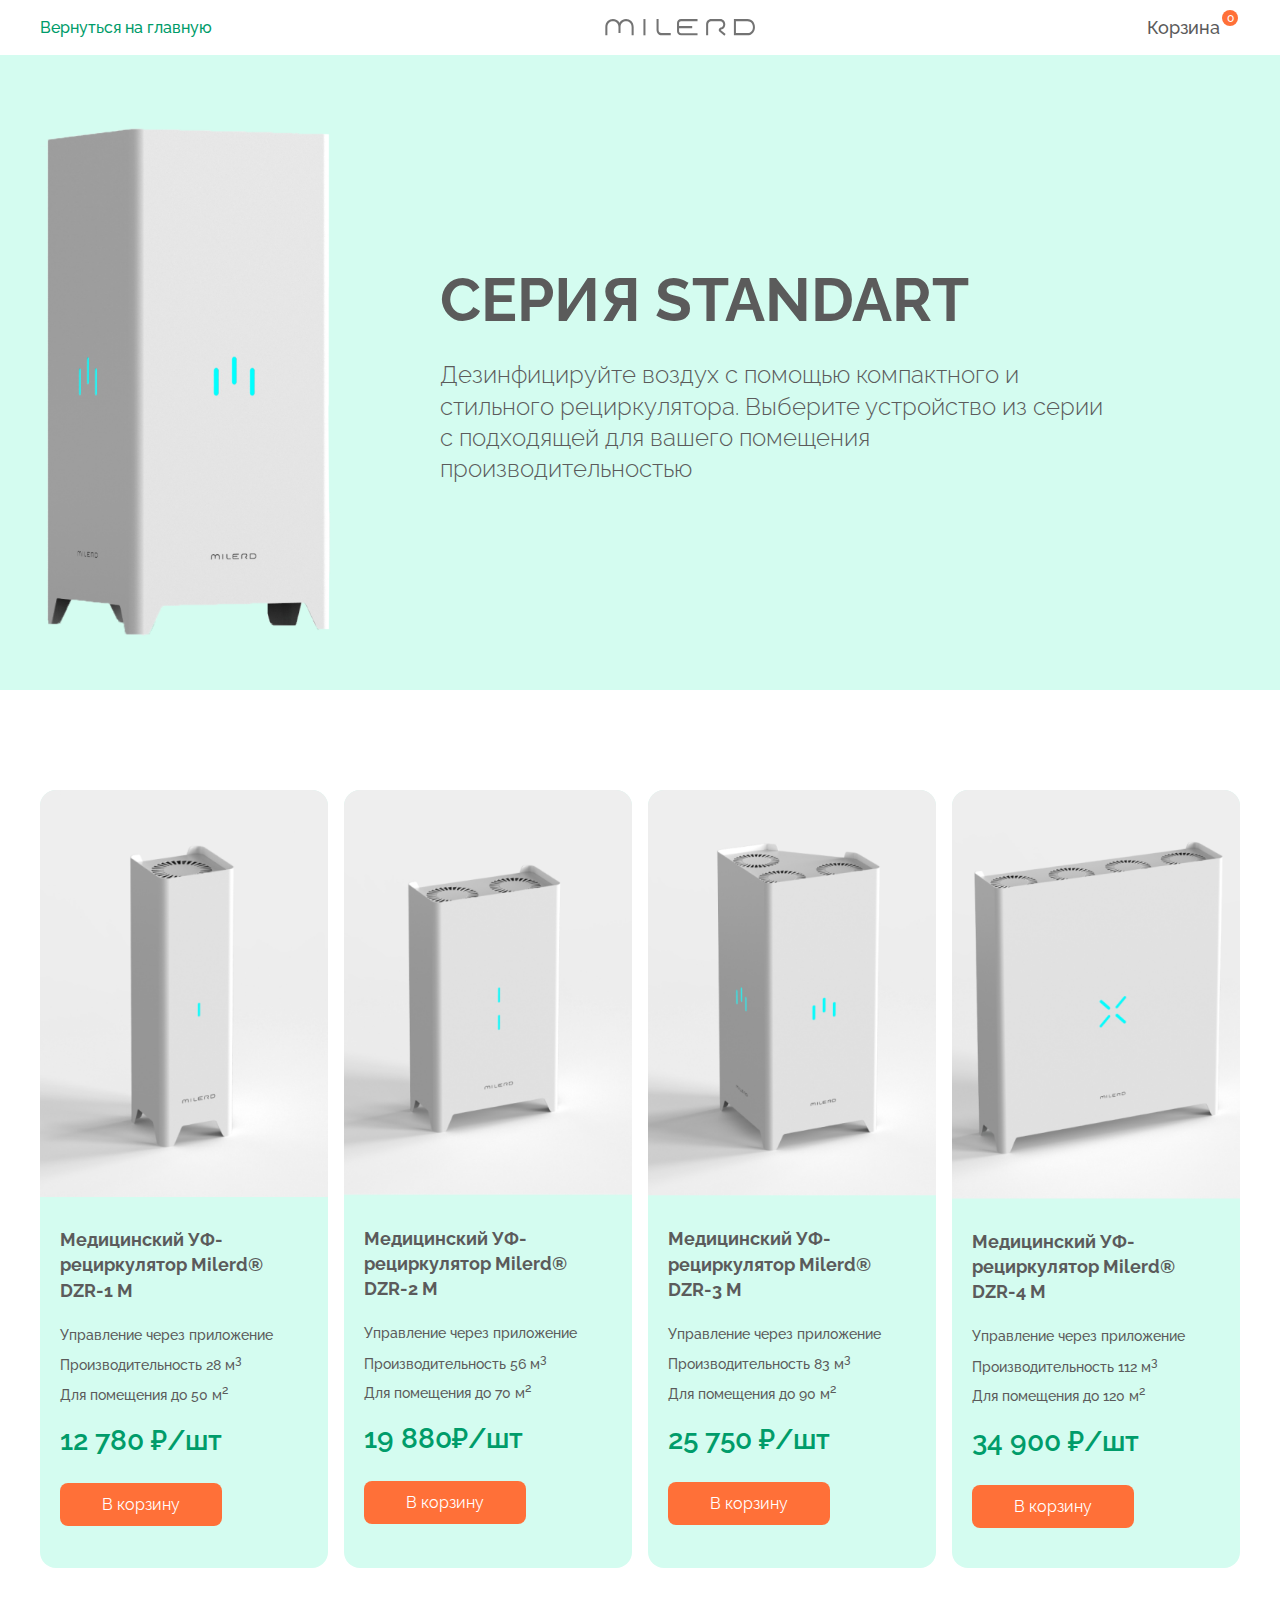
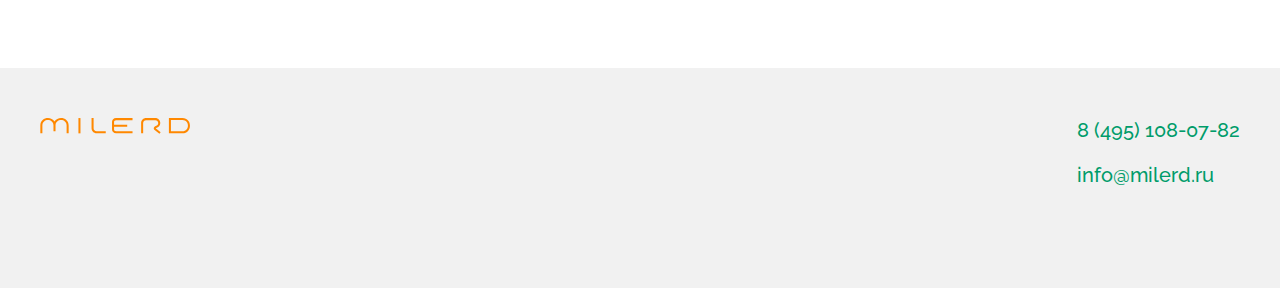
==== catalog.html @ d89720aa "Главная и каталог" ====
<!DOCTYPE html>
<html lang="en">
<head>
   <meta charset="UTF-8">
   <meta name="viewport" content="width=device-width, initial-scale=1.0">
   <title>MILERD</title>

   <link rel="stylesheet" href="./css/simplebar.css">
   <link rel="stylesheet" href="css/reset.css">
   <link rel="stylesheet" href="https://unpkg.com/swiper@8/swiper-bundle.min.css" />
   <link rel="stylesheet" href="css/style.css">
   <link href="https://fonts.googleapis.com/css2?family=Raleway:wght@300;400;500;600;700;800&display=swap"
      rel="stylesheet">
</head>
<body>

   <header class="header-catalog">
      <div class="container">
         <div class="header-catalog__inner">

            <a class="btn-back" href="./index.html">
               Вернуться на главную
            </a>

            <a class="catalog__logo" href="./index.html">
               <img class="logo__img" src="./images/logo.svg" alt="logo">
            </a>

            <div class="cart">
               <div class="cart__header">
                  <p class="cart__name">Корзина</p>
                  <div class="cart__quantity">0</div>
               </div>

               <div class="cart__inner">
                  <ul class="cart__content-list" data-simplebar>
                     <!-- <li class="cart__item">
                        <article class="cart__product">
                           <img class="cart__img" src="./images/DZR_M_46_2 1.png" alt="">
                           <div class="cart__text">
                              <div class="cart__title">Медицинский УФ-рециркулятор Milerd® DZR-1 М</div>
                              <div class="cart__price">12 780 ₽</div>
                           </div>
                        </article>
                        <button class="cart__delete" aria-label="Удалить товар"></button>
                     </li> -->
   
                  </ul>
                  <div class="cart__summary">
                     <div class="cart__fullprice">
                        <span>Итого:</span>
                        <div class="fullprice"></div>
                     </div>
                     <button class="btn__cart">Отправить заказ</button>
                  </div>
               </div>
            </div>

         </div>
      </div>
   </header>

   <main>
       <section class="catalog__hero">
         <div class="container">

            <div class="catalog__inner">
                     <img class="catalog__img" src="./images/standart_hero.png" alt="">
                     <div class="catalog__content">
                        <h2 class="catalog__title">СЕРИЯ STANDART</h2>
                        <p class="catalog__subtitle">Дезинфицируйте воздух с помощью компактного и стильного
                           рециркулятора.
                           Выберите устройство из серии с
                           подходящей для вашего помещения производительностью</p>
                     </div>
            </div>
         </div>
      </section>

      <section class="products">
         <div class="container">
            <ul class="products__list">
               <li class="product__item">
                  <article class="product">
                     <img class="product__img" src="./images/DZR_M_46_2 1.png" alt="">
                     <h3 class="product__title">Медицинский УФ-рециркулятор Milerd® DZR-1 М</h3>
                     <ul class="product__discription">
                        <li class="discription__text">Управление через приложение</li>
                        <li class="discription__text">Производительность 28 м<sup>3</sup></li>
                        <li class="discription__text">Для помещения до 50 м<sup>2</sup></li>
                     </ul>
                     <div class="product__price">12 780 ₽/шт</div>
                     <!-- <a class="product__details" href="#">Подробнее</a> -->
                     <button class="product__btn">В корзину</button>
                  </article>
               </li>
               <li class="product__item">
                  <article class="product">
                     <img class="product__img" src="./images/Mask_Group_2.png" alt="">
                     <h3 class="product__title">
                        Медицинский УФ-рециркулятор Milerd® DZR-2 М</h3>
                     <ul class="product__discription">
                        <li class="discription__text">Управление через приложение</li>
                        <li class="discription__text">Производительность 56 м<sup>3</sup></li>
                        <li class="discription__text">Для помещения до 70 м<sup>2</sup></li>
                     </ul>
                     <div class="product__price">19 880₽/шт</div>
                     <!-- <a class="product__details" href="#">Подробнее</a> -->
                     <button class="product__btn">В корзину</button>
                  </article>
               </li>
               <li class="product__item">
                  <article class="product">
                     <img class="product__img" src="./images/Mask_Group_7.png" alt="">
                     <h3 class="product__title">Медицинский УФ-рециркулятор Milerd® DZR-3 М</h3>
                     <ul class="product__discription">
                        <li class="discription__text">Управление через приложение</li>
                        <li class="discription__text">Производительность 83 м<sup>3</sup></li>
                        <li class="discription__text">Для помещения до 90 м<sup>2</sup></li>
                     </ul>
                     <div class="product__price">25 750 ₽/шт</div>
                     <!-- <a class="product__details" href="#">Подробнее</a> -->
                     <button class="product__btn">В корзину</button>
                  </article>
               </li>
               <li class="product__item">
                  <article class="product">
                     <img class="product__img" src="./images/Mask_Group_8.png" alt="">
                     <h3 class="product__title">Медицинский УФ-рециркулятор Milerd® DZR-4 М</h3>
                     <ul class="product__discription">
                        <li class="discription__text">Управление через приложение</li>
                        <li class="discription__text">Производительность 112 м<sup>3</sup></li>
                        <li class="discription__text">Для помещения до 120 м<sup>2</sup></li>
                     </ul>
                     <div class="product__price">34 900 ₽/шт</div>
                     <!-- <a class="product__details" href="#">Подробнее</a> -->
                     <button class="product__btn">В корзину</button>
                  </article>
               </li>
            </ul>
         </div>
      </section>

   </main>
   <footer class="footer">
      <div class="container">
         <div class="footer__inner">
            <a class="footer-logo" href="./index.html">
               <img class="logo__img" src="./images/logo-footer.svg" alt="logo">
            </a>

            <div class="footer__contacts">
               <p>8 (495) 108-07-82</p>
               <p>info@milerd.ru</p>
            </div>
         </div>
      </div>

   </footer>

   <script src="./js/simplebar.js"></script>
   <script src="./js/catalog.js"></script>
   
</body>
</html>
---- css/simplebar.css ----
[data-simplebar] {
  position: relative;
  flex-direction: column;
  flex-wrap: wrap;
  justify-content: flex-start;
  align-content: flex-start;
  align-items: flex-start;
}

.simplebar-wrapper {
  overflow: hidden;
  width: inherit;
  height: inherit;
  max-width: inherit;
  max-height: inherit;
}

.simplebar-mask {
  direction: inherit;
  position: absolute;
  overflow: hidden;
  padding: 0;
  margin: 0;
  left: 0;
  top: 0;
  bottom: 0;
  right: 0;
  width: auto !important;
  height: auto !important;
  z-index: 0;
}

.simplebar-offset {
  direction: inherit !important;
  box-sizing: inherit !important;
  resize: none !important;
  position: absolute;
  top: 0;
  left: 0;
  bottom: 0;
  right: 0;
  padding: 0;
  margin: 0;
  -webkit-overflow-scrolling: touch;
}

.simplebar-content-wrapper {
  direction: inherit;
  box-sizing: border-box !important;
  position: relative;
  display: block;
  height: 100%; /* Required for horizontal native scrollbar to not appear if parent is taller than natural height */
  width: auto;
  max-width: 100%; /* Not required for horizontal scroll to trigger */
  max-height: 100%; /* Needed for vertical scroll to trigger */
  scrollbar-width: none;
  -ms-overflow-style: none;
}

.simplebar-content-wrapper::-webkit-scrollbar,
.simplebar-hide-scrollbar::-webkit-scrollbar {
  width: 0;
  height: 0;
}

.simplebar-content:before,
.simplebar-content:after {
  content: ' ';
  display: table;
}

.simplebar-placeholder {
  max-height: 100%;
  max-width: 100%;
  width: 100%;
  pointer-events: none;
}

.simplebar-height-auto-observer-wrapper {
  box-sizing: inherit !important;
  height: 100%;
  width: 100%;
  max-width: 1px;
  position: relative;
  float: left;
  max-height: 1px;
  overflow: hidden;
  z-index: -1;
  padding: 0;
  margin: 0;
  pointer-events: none;
  flex-grow: inherit;
  flex-shrink: 0;
  flex-basis: 0;
}

.simplebar-height-auto-observer {
  box-sizing: inherit;
  display: block;
  opacity: 0;
  position: absolute;
  top: 0;
  left: 0;
  height: 1000%;
  width: 1000%;
  min-height: 1px;
  min-width: 1px;
  overflow: hidden;
  pointer-events: none;
  z-index: -1;
}

.simplebar-track {
  z-index: 1;
  position: absolute;
  right: 0;
  bottom: 0;
  pointer-events: none;
  overflow: hidden;
}

[data-simplebar].simplebar-dragging .simplebar-content {
  pointer-events: none;
  user-select: none;
  -webkit-user-select: none;
}

[data-simplebar].simplebar-dragging .simplebar-track {
  pointer-events: all;
}

.simplebar-scrollbar {
  position: absolute;
  left: 0;
  right: 0;
  min-height: 10px;
}

.simplebar-scrollbar:before {
  position: absolute;
  content: '';
  background: black;
  border-radius: 7px;
  left: 2px;
  right: 2px;
  opacity: 0;
  transition: opacity 0.2s linear;
}

.simplebar-scrollbar.simplebar-visible:before {
  /* When hovered, remove all transitions from drag handle */
  opacity: 0.5;
  transition: opacity 0s linear;
}

.simplebar-track.simplebar-vertical {
  top: 0;
  width: 11px;
}

.simplebar-track.simplebar-vertical .simplebar-scrollbar:before {
  top: 2px;
  bottom: 2px;
}

.simplebar-track.simplebar-horizontal {
  left: 0;
  height: 11px;
}

.simplebar-track.simplebar-horizontal .simplebar-scrollbar:before {
  height: 100%;
  left: 2px;
  right: 2px;
}

.simplebar-track.simplebar-horizontal .simplebar-scrollbar {
  right: auto;
  left: 0;
  top: 2px;
  height: 7px;
  min-height: 0;
  min-width: 10px;
  width: auto;
}

/* Rtl support */
[data-simplebar-direction='rtl'] .simplebar-track.simplebar-vertical {
  right: auto;
  left: 0;
}

.hs-dummy-scrollbar-size {
  direction: rtl;
  position: fixed;
  opacity: 0;
  visibility: hidden;
  height: 500px;
  width: 500px;
  overflow-y: hidden;
  overflow-x: scroll;
}

.simplebar-hide-scrollbar {
  position: fixed;
  left: 0;
  visibility: hidden;
  overflow-y: scroll;
  scrollbar-width: none;
  -ms-overflow-style: none;
}
---- css/style.css ----
*,
*::after,
*::before {
  margin: 0;
  padding: 0;
  -webkit-box-sizing: border-box;
          box-sizing: border-box;
}

body {
  font-family: "Raleway", sans-serif;
  color: rgb(91, 91, 91);
  font-size: 18px;
  font-weight: 300;
  line-height: 1.4em;
}
body.locked {
  overflow: hidden;
}

.container {
  max-width: 1220px;
  margin: 0 auto;
  padding: 0 10px;
}

.header {
  position: relative;
  width: 100%;
  left: 0;
  top: 0;
  z-index: 1000;
  max-height: 70px;
}
.header::before {
  content: "";
  position: absolute;
  top: 0;
  left: 0;
  width: 100%;
  height: 100%;
  background-color: rgb(241, 241, 241);
  z-index: 2;
}
.header.scrolled {
  position: fixed;
  -webkit-animation-name: fadeInUp;
          animation-name: fadeInUp;
  -webkit-animation-duration: 2s;
          animation-duration: 2s;
}

.header__inner {
  display: -webkit-box;
  display: -ms-flexbox;
  display: flex;
  -webkit-box-pack: justify;
      -ms-flex-pack: justify;
          justify-content: space-between;
  -webkit-box-align: center;
      -ms-flex-align: center;
          align-items: center;
  padding: 20px 0;
}
@media (max-width: 992px) {
  .header__inner {
    padding: 15px 0;
  }
}

.logo {
  display: -webkit-box;
  display: -ms-flexbox;
  display: flex;
  -webkit-box-align: center;
      -ms-flex-align: center;
          align-items: center;
  z-index: 3;
}
@media (max-width: 768px) {
  .logo {
    -webkit-box-flex: 1;
        -ms-flex: 1;
            flex: 1;
  }
}

.logo__img {
  width: 150px;
}
@media (max-width: 992px) {
  .logo__img {
    width: 120px;
  }
}

@media (max-width: 768px) {
  .menu {
    position: fixed;
    top: -100%;
    -webkit-transition: all 0.3s ease 0s;
    -o-transition: all 0.3s ease 0s;
    transition: all 0.3s ease 0s;
    left: 0;
    width: 100%;
    height: 100%;
    overflow: auto;
    background-color: rgb(241, 241, 241);
    color: #fff;
    text-align: right;
    padding: 90px 20px;
  }
  .menu--active {
    top: 0;
  }
}

.menu__list {
  display: -webkit-box;
  display: -ms-flexbox;
  display: flex;
  gap: 25px;
  position: relative;
  z-index: 2;
}
@media (max-width: 992px) {
  .menu__list {
    gap: 20px;
  }
}
@media (max-width: 768px) {
  .menu__list {
    display: block;
    text-align: center;
  }
}

.menu__item {
  color: rgb(91, 91, 91);
  font-weight: 400;
}
@media (max-width: 767px) {
  .menu__item {
    margin-top: 30px;
  }
}

.menu__link:hover {
  color: #009c6a;
}
@media (max-width: 992px) {
  .menu__link {
    font-size: 16px;
  }
}
@media (max-width: 768px) {
  .menu__link {
    font-size: 28px;
  }
}

.burger {
  display: none;
}
.burger::before, .burger::after {
  content: "";
  background-color: #009c6a;
  position: absolute;
  width: 100%;
  height: 2px;
  left: 0;
  -webkit-transition: all 0.3s ease 0s;
  -o-transition: all 0.3s ease 0s;
  transition: all 0.3s ease 0s;
}
.burger::before {
  top: 0;
}
.burger::after {
  bottom: 0;
}
@media (max-width: 768px) {
  .burger {
    display: block;
    position: relative;
    width: 30px;
    height: 20px;
    position: relative;
    z-index: 3;
    margin-left: 20px;
  }
}

.burger__line {
  position: absolute;
  background-color: #009c6a;
  width: 100%;
  height: 2px;
  left: 0;
  top: 7px;
  -webkit-transition: all 0.3s ease 0s;
  -o-transition: all 0.3s ease 0s;
  transition: all 0.3s ease 0s;
}

.burger--active .burger__line {
  -webkit-transform: scale(0);
      -ms-transform: scale(0);
          transform: scale(0);
}
.burger--active::before {
  -webkit-transform: rotate(45deg);
      -ms-transform: rotate(45deg);
          transform: rotate(45deg);
  top: 7px;
}
.burger--active::after {
  -webkit-transform: rotate(-45deg);
      -ms-transform: rotate(-45deg);
          transform: rotate(-45deg);
  bottom: 7px;
}

.select__title {
  padding-right: 10px;
  font-size: 16px;
}
.select__title::after {
  content: "";
  position: absolute;
  top: 4px;
  left: 80px;
  background-color: rgb(91, 91, 91);
  height: 20px;
  width: 0.5px;
}
@media (max-width: 576px) {
  .select__title {
    display: none;
  }
}

.select {
  position: relative;
  z-index: 3;
  -webkit-appearance: none;
     -moz-appearance: none;
          appearance: none;
  border: none;
  background-color: transparent;
  outline: none;
  font-family: "Raleway", sans-serif;
  color: rgb(91, 91, 91);
  font-size: 16px;
  font-weight: 300;
  cursor: pointer;
}
.select:focus {
  outline: none;
}

.select__btn {
  font-weight: 300;
}
.select__btn-quiz {
  border: 1px solid #009c6a;
  border-radius: 4px;
  width: 100%;
  text-align: left;
  padding: 5px 10px;
  font-size: 16px;
  position: relative;
}
.select__btn-quiz::after {
  content: "";
  position: absolute;
  top: 50%;
  right: 15px;
  -webkit-transform: translateY(-50%);
      -ms-transform: translateY(-50%);
          transform: translateY(-50%);
  width: 0;
  height: 0;
  border-width: 7px 4px 0 4px;
  border-color: #009c6a transparent transparent transparent;
  border-style: solid;
  pointer-events: none;
}

.select__list {
  display: none;
  list-style: none;
  position: absolute;
  right: 0;
  top: 25px;
}
.select__list.visible {
  display: block;
}
.select__list-quiz {
  top: 35px;
  left: 0;
}

.select__item {
  padding-right: 2px;
  cursor: pointer;
  font-size: 16px;
}
.select__item-quiz {
  padding-left: 10px;
  margin-bottom: 1px;
  background-color: #fff;
  border: 1px solid #969696;
  border-radius: 4px;
}
.select__item-quiz:hover {
  background-color: rgb(241, 241, 241);
}

.select__input-hidden {
  display: none;
}

.hero {
  background-color: rgb(241, 241, 241);
}

.hero__inner {
  position: relative;
  padding-top: 100px;
}

.hero__img {
  max-width: 1200px;
}
@media (max-width: 576px) {
  .hero__img {
    padding-top: 230px;
  }
}

.hero__content {
  position: absolute;
  max-width: 600px;
  top: 200px;
  left: 400px;
}
@media (max-width: 992px) {
  .hero__content {
    left: 290px;
  }
}
@media (max-width: 768px) {
  .hero__content {
    left: 250px;
  }
}
@media (max-width: 576px) {
  .hero__content {
    top: 100px;
    left: 0;
  }
}

.hero__title {
  color: #343434;
  text-transform: uppercase;
  font-size: 60px;
  line-height: 1.3em;
  margin-bottom: 20px;
}
.hero__title span {
  color: #009c6a;
}
@media (max-width: 992px) {
  .hero__title {
    font-size: 48px;
  }
}
@media (max-width: 768px) {
  .hero__title {
    font-size: 42px;
  }
}
@media (max-width: 576px) {
  .hero__title {
    font-size: 36px;
  }
}

.hero__text {
  font-weight: 300;
  margin-bottom: 30px;
}

a.btn__catalog {
  background-color: #ff7038;
  color: #fff;
  padding: 15px 60px;
  border-radius: 8px;
  -webkit-transition: all 0.3s ease 0s;
  -o-transition: all 0.3s ease 0s;
  transition: all 0.3s ease 0s;
}
a.btn__catalog:hover {
  background-color: rgb(254, 90, 25);
}

.tabs {
  padding-top: 80px;
  margin: 0 auto;
}
@media (max-width: 768px) {
  .tabs {
    padding-top: 50px;
  }
}

.tabs__nav {
  display: -webkit-box;
  display: -ms-flexbox;
  display: flex;
  margin: 0 auto;
}
@media (max-width: 768px) {
  .tabs__nav {
    display: -webkit-box;
    display: -ms-flexbox;
    display: flex;
    -webkit-box-orient: vertical;
    -webkit-box-direction: normal;
        -ms-flex-direction: column;
            flex-direction: column;
  }
}

.tabs__btn {
  padding: 10px 150px;
  background-color: rgb(241, 241, 241);
  border: 0;
  border-right: 1px solid #fff;
  cursor: pointer;
  -webkit-transition: all 0.3s ease 0s;
  -o-transition: all 0.3s ease 0s;
  transition: all 0.3s ease 0s;
  overflow-wrap: normal;
  text-align: center;
}
.tabs__btn:last-child {
  border-right: none;
}
.tabs__btn:hover {
  background-color: #ff7038;
  color: #fff;
}
.tabs__btn.active {
  background-color: #ff7038;
  color: #fff;
}
@media (max-width: 1200px) {
  .tabs__btn {
    padding: 10px 110px;
  }
}
@media (max-width: 992px) {
  .tabs__btn {
    padding: 10px 90px;
  }
}
@media (max-width: 860px) {
  .tabs__btn {
    padding: 10px 70px;
  }
}
@media (max-width: 768px) {
  .tabs__btn {
    border-right: none;
    border-bottom: 1px solid #fff;
  }
}

.tabs__inner {
  padding: 40px 20px;
}
@media (max-width: 768px) {
  .tabs__inner {
    padding: 40px 0;
  }
}

.tabs__item {
  display: none;
}
.tabs__item.active {
  display: -webkit-box;
  display: -ms-flexbox;
  display: flex;
  margin: 0 auto;
}
@media (max-width: 768px) {
  .tabs__item.active {
    -webkit-box-orient: vertical;
    -webkit-box-direction: normal;
        -ms-flex-direction: column;
            flex-direction: column;
  }
}

.tabs__content {
  max-width: 580px;
  margin-right: 80px;
}
@media (max-width: 992px) {
  .tabs__content {
    max-width: 400px;
    margin-right: 30px;
  }
}

.tab__title {
  padding-bottom: 20px;
  font-weight: 400;
  font-size: 18px;
}
@media (max-width: 768px) {
  .tab__title {
    padding-bottom: 10px;
    font-size: 16px;
  }
}

.tab__text ol {
  padding-left: 15px;
  padding-bottom: 20px;
  font-size: 16px;
}
@media (max-width: 768px) {
  .tab__text ol {
    margin-bottom: 10px;
    font-size: 14px;
  }
}
.tab__text ol li {
  margin-top: 10px;
}
@media (max-width: 768px) {
  .tab__text ol li {
    margin-bottom: 5px;
  }
}

.tab__img {
  max-width: 500px;
  height: auto;
}
.tab__img img {
  width: 100%;
  -o-object-fit: cover;
     object-fit: cover;
}
.sertificate__title {
  padding-bottom: 60px;
  padding-top: 80px;
  text-align: center;
  max-width: 700px;
  margin: 0 auto;
  font-size: 32px;
  font-weight: 400;
  text-transform: uppercase;
  line-height: 1.2em;
}
@media (max-width: 992px) {
  .sertificate__title {
    padding-bottom: 50px;
    padding-top: 20px;
  }
}
@media (max-width: 768px) {
  .sertificate__title {
    padding-bottom: 20px;
    padding-top: 0px;
    width: 100%;
    font-size: 24px;
  }
}

.slider-wrapper {
  max-width: 750px;
  margin: 0 auto;
}

.slider-container {
  overflow: hidden;
}

.slider-track {
  display: -webkit-box;
  display: -ms-flexbox;
  display: flex;
  -webkit-transition: 0.2s;
  -o-transition: 0.2s;
  transition: 0.2s;
  margin: 0 auto;
}

.slider-item {
  text-align: center;
  min-width: 33.33%;
  position: relative;
  left: 0;
  -webkit-transition: 0.5s;
  -o-transition: 0.5s;
  transition: 0.5s;
}
.slider-item img {
  width: 100%;
  display: -webkit-box;
  display: -ms-flexbox;
  display: flex;
  overflow: hidden;
}
@media (max-width: 992px) {
  .slider-item {
    min-width: 48%;
    margin: 0 10px 0 0;
  }
}
@media (max-width: 576px) {
  .slider-item {
    min-width: 98%;
  }
}

.slider-btns {
  padding-top: 20px;
  text-align: center;
}

.button-prev svg,
.button-next svg {
  width: 50px;
  padding: 10px;
}
.button-prev svg path,
.button-next svg path {
  fill: rgb(91, 91, 91);
}
.button-prev svg path:hover,
.button-next svg path:hover {
  fill: #009c6a;
}
.button-prev:hover path,
.button-next:hover path {
  fill: #009c6a;
}
.button-prev:disabled path,
.button-next:disabled path {
  fill: rgb(169, 169, 169);
}

.contacts__inner {
  display: -webkit-box;
  display: -ms-flexbox;
  display: flex;
  -webkit-box-pack: justify;
      -ms-flex-pack: justify;
          justify-content: space-between;
  padding-bottom: 60px;
}
@media (max-width: 768px) {
  .contacts__inner {
    -webkit-box-orient: vertical;
    -webkit-box-direction: normal;
        -ms-flex-direction: column;
            flex-direction: column;
    text-align: center;
  }
}

.contacts__title {
  padding-bottom: 60px;
  padding-top: 80px;
  text-align: center;
  max-width: 700px;
  margin: 0 auto;
  font-size: 32px;
  font-weight: 400;
  text-transform: uppercase;
  line-height: 1.2em;
}
@media (max-width: 992px) {
  .contacts__title {
    font-size: 28px;
  }
}
@media (max-width: 768px) {
  .contacts__title {
    padding-bottom: 20px;
    padding-top: 60px;
    width: 100%;
    font-size: 24px;
  }
}

.contacts__text {
  max-width: 390px;
  font-weight: 400;
  font-size: 24px;
  line-height: 1.4em;
}
@media (max-width: 992px) {
  .contacts__text {
    font-size: 20px;
  }
}
@media (max-width: 768px) {
  .contacts__text {
    margin: 0 auto;
  }
}

.contacts__bold {
  font-weight: 500;
  font-size: 32px;
  color: #009c6a;
}
@media (max-width: 992px) {
  .contacts__bold {
    font-size: 28px;
  }
}

.contacts__name {
  font-weight: 500;
  font-size: 20px;
  margin-top: 60px;
}
@media (max-width: 992px) {
  .contacts__name {
    font-size: 18px;
  }
}

.contacts__form {
  max-width: 600px;
  background-color: #fff;
  padding: 50px;
  -webkit-box-shadow: 0 15px 25px rgba(0, 0, 0, 0.1);
          box-shadow: 0 15px 25px rgba(0, 0, 0, 0.1);
}
@media (max-width: 768px) {
  .contacts__form {
    margin: 0 auto;
    text-align: left;
  }
}

.form__group {
  padding-bottom: 40px;
}
.error-message {
  color: #e74c3c;
}

.success-message {
  color: #009c6a;
  font-weight: 500;
}

.form__label {
  display: block;
  padding-bottom: 10px;
  font-weight: 500;
  font-size: 20px;
}
@media (max-width: 768px) {
  .form__label {
    text-align: left;
  }
}

.form__input {
  padding: 5px 5px;
  width: 100%;
  border: none;
  border-bottom: 1px solid #969696;
}
.form__input::-webkit-input-placeholder {
  font-size: 14px;
  color: #969696;
}
.form__input::-moz-placeholder {
  font-size: 14px;
  color: #969696;
}
.form__input:-ms-input-placeholder {
  font-size: 14px;
  color: #969696;
}
.form__input::-ms-input-placeholder {
  font-size: 14px;
  color: #969696;
}
.form__input::placeholder {
  font-size: 14px;
  color: #969696;
}

.range {
  margin-bottom: 30px;
  margin-top: 40px;
}

.slider-value {
  position: relative;
  width: 100%;
}

.value-number {
  position: absolute;
  height: 45px;
  width: 45px;
  color: #fff;
  font-size: 16px;
  font-weight: 500;
  bottom: 25px;
  -webkit-transform: translateX(-50%) scale(0);
      -ms-transform: translateX(-50%) scale(0);
          transform: translateX(-50%) scale(0);
  line-height: 55px;
  z-index: 2;
}
.value-number::after {
  content: "";
  position: absolute;
  height: 45px;
  width: 45px;
  background: #009c6a;
  left: -13%;
  -webkit-transform: translateX(-50%) rotate(45deg);
      -ms-transform: translateX(-50%) rotate(45deg);
          transform: translateX(-50%) rotate(45deg);
  -webkit-transition: -webkit-transform 0.3s ease-in-out;
  transition: -webkit-transform 0.3s ease-in-out;
  -o-transition: transform 0.3s ease-in-out;
  transition: transform 0.3s ease-in-out;
  transition: transform 0.3s ease-in-out, -webkit-transform 0.3s ease-in-out;
  -webkit-transform-origin: bottom;
      -ms-transform-origin: bottom;
          transform-origin: bottom;
  z-index: -1;
  border-top-left-radius: 50%;
  border-top-right-radius: 50%;
  border-bottom-left-radius: 50%;
}
.value-number.show {
  -webkit-transform: translateX(-50%) scale(1);
      -ms-transform: translateX(-50%) scale(1);
          transform: translateX(-50%) scale(1);
}

.field {
  position: relative;
  display: -webkit-box;
  display: -ms-flexbox;
  display: flex;
  -webkit-box-align: center;
      -ms-flex-align: center;
          align-items: center;
  -webkit-box-pack: center;
      -ms-flex-pack: center;
          justify-content: center;
  height: 100%;
}

.field-input {
  -webkit-appearance: none;
  height: 5px;
  width: 100%;
  background-color: #009c6a;
  border-radius: 16px;
  border: none;
  outline: none;
}

.field-input::-webkit-slider-thumb {
  -webkit-appearance: none;
  width: 20px;
  height: 20px;
  border-radius: 50%;
  border: 5px solid #009c6a;
  background: #fff;
  cursor: pointer;
}

.field-input::-moz-range-progress {
  background: #009c6a;
}

.value {
  position: absolute;
  font-weight: 500;
  top: 5px;
}
.value.left {
  left: 0;
}
.value.right {
  right: 0;
}

.radios {
  display: -webkit-box;
  display: -ms-flexbox;
  display: flex;
  -webkit-box-pack: justify;
      -ms-flex-pack: justify;
          justify-content: space-between;
}
@media (max-width: 576px) {
  .radios {
    -webkit-box-orient: vertical;
    -webkit-box-direction: normal;
        -ms-flex-direction: column;
            flex-direction: column;
    -webkit-box-align: start;
        -ms-flex-align: start;
            align-items: start;
  }
}

.radio__label {
  display: -webkit-box;
  display: -ms-flexbox;
  display: flex;
  -webkit-box-pack: justify;
      -ms-flex-pack: justify;
          justify-content: space-between;
  -webkit-box-align: center;
      -ms-flex-align: center;
          align-items: center;
}

.radio__input {
  display: none;
}

.radio-fake {
  width: 20px;
  height: 20px;
  border: 2px solid #009c6a;
  border-radius: 50%;
  margin-right: 10px;
  position: relative;
}
.radio-fake::before {
  content: "";
  width: 10px;
  height: 10px;
  border-radius: 50%;
  background-color: #009c6a;
  position: absolute;
  top: 50%;
  left: 50%;
  -webkit-transform: translate(-50%, -50%);
      -ms-transform: translate(-50%, -50%);
          transform: translate(-50%, -50%);
  opacity: 0;
  -webkit-transition: 0.1s;
  -o-transition: 0.1s;
  transition: 0.1s;
}

.radio__input:checked + .radio-fake::before {
  opacity: 1;
}

.btn-quiz {
  background-color: #ff7038;
  color: #fff;
  padding: 15px 60px;
  border-radius: 8px;
  -webkit-transition: all 0.3s ease 0s;
  -o-transition: all 0.3s ease 0s;
  transition: all 0.3s ease 0s;
  margin-top: 20px;
}
.btn-quiz:hover {
  background-color: rgb(254, 90, 25);
}

.politic {
  padding-top: 15px;
  font-size: 14px;
  color: #656363;
}
.politic a {
  text-decoration: underline;
}
.politic a:hover {
  color: #009c6a;
}

.footer {
  background-color: rgb(241, 241, 241);
}

.footer__inner {
  display: -webkit-box;
  display: -ms-flexbox;
  display: flex;
  -webkit-box-pack: justify;
      -ms-flex-pack: justify;
          justify-content: space-between;
  padding: 50px 0 100px 0;
  -webkit-box-align: start;
      -ms-flex-align: start;
          align-items: start;
}
@media (max-width: 768px) {
  .footer__inner {
    -webkit-box-orient: vertical;
    -webkit-box-direction: normal;
        -ms-flex-direction: column;
            flex-direction: column;
    text-align: center;
  }
}

.footer-logo {
  margin-bottom: 40px;
}
@media (max-width: 768px) {
  .footer-logo {
    margin-bottom: 40px;
    margin: 0 auto;
  }
}

.footer__contacts {
  font-weight: 500;
  font-size: 20px;
  color: #009c6a;
}
@media (max-width: 768px) {
  .footer__contacts {
    margin: 0 auto;
  }
}

.header-catalog {
  background-color: #fff;
  z-index: 100;
  position: relative;
}

.header-catalog__inner {
  display: -webkit-box;
  display: -ms-flexbox;
  display: flex;
  -webkit-box-pack: justify;
      -ms-flex-pack: justify;
          justify-content: space-between;
  -webkit-box-align: center;
      -ms-flex-align: center;
          align-items: center;
  padding: 15px 0;
}

.catalog__logo {
  display: -webkit-box;
  display: -ms-flexbox;
  display: flex;
  -webkit-box-align: center;
      -ms-flex-align: center;
          align-items: center;
  z-index: 4;
}
.catalog__logo .logo__img {
  width: 150px;
}
@media (max-width: 576px) {
  .catalog__logo .logo__img {
    display: none;
  }
}

a.btn-back {
  z-index: 4;
  font-size: 16px;
  color: #009c6a;
  font-weight: 500;
  -webkit-transition: 0.2s;
  -o-transition: 0.2s;
  transition: 0.2s;
}
a.btn-back:hover {
  color: #04d895;
}
@media (max-width: 576px) {
  a.btn-back {
    font-size: 14px;
  }
}

.cart {
  position: relative;
  padding-right: 20px;
  font-weight: 500;
}
.cart.active:hover {
  color: #009c6a;
  cursor: pointer;
}
.cart.active:hover .cart__inner {
  opacity: 1;
  visibility: visible;
  -webkit-transition: 0.3s;
  -o-transition: 0.3s;
  transition: 0.3s;
  color: #656363;
}

.cart__quantity {
  display: -webkit-inline-box;
  display: -ms-inline-flexbox;
  display: inline-flex;
  -webkit-box-align: center;
      -ms-flex-align: center;
          align-items: center;
  -webkit-box-pack: center;
      -ms-flex-pack: center;
          justify-content: center;
  position: absolute;
  right: 2px;
  top: 50%;
  -webkit-transform: translateY(-50%);
      -ms-transform: translateY(-50%);
          transform: translateY(-50%);
  background-color: #ff7038;
  color: #fff;
  font-weight: 500;
  font-size: 12px;
  line-height: 1;
  border-radius: 50%;
  padding: 2px;
  width: 16px;
  height: 16px;
  margin-top: -10px;
}

.cart__inner {
  cursor: default;
  position: absolute;
  right: 0;
  top: 100%;
  margin-top: 10px;
  background-color: #fff;
  border-radius: 8px;
  -webkit-box-shadow: 0 0 20px rgba(122, 122, 122, 0.2);
          box-shadow: 0 0 20px rgba(122, 122, 122, 0.2);
  width: 450px;
  height: 430px;
  opacity: 0;
  visibility: hidden;
  -webkit-transition: 0.3s;
  -o-transition: 0.3s;
  transition: 0.3s;
}

.cart__item {
  display: -webkit-box;
  display: -ms-flexbox;
  display: flex;
  -webkit-box-pack: start;
      -ms-flex-pack: start;
          justify-content: start;
  -webkit-box-align: center;
      -ms-flex-align: center;
          align-items: center;
}

.cart__content-list {
  max-height: 330px;
}

.cart__product {
  display: -webkit-box;
  display: -ms-flexbox;
  display: flex;
  -webkit-box-align: center;
      -ms-flex-align: center;
          align-items: center;
  padding: 20px;
}

.cart__img {
  max-width: 60px;
  margin-right: 20px;
  border-radius: 8px;
}

.cart__title {
  font-size: 16px;
  font-weight: 400;
  max-width: 280px;
  line-height: 1.1em;
}

.cart__price {
  font-size: 18px;
  font-weight: 600;
}

.cart__delete {
  width: 30px;
  height: 30px;
  border: none;
  background-color: transparent;
  margin-right: 20px;
  background: url(../images/carbon_trash-can.svg) center no-repeat;
  background-size: cover;
}

.cart__summary {
  display: -webkit-box;
  display: -ms-flexbox;
  display: flex;
  -webkit-box-pack: justify;
      -ms-flex-pack: justify;
          justify-content: space-between;
  -webkit-box-align: center;
      -ms-flex-align: center;
          align-items: center;
  padding: 20px;
  border-top: 1px solid rgba(77, 77, 77, 0.2);
}

.cart__fullprice span {
  font-size: 16px;
  font-weight: 400;
}

.fullprice {
  font-size: 18px;
  font-weight: 600;
}

.btn__cart {
  background-color: #ff7038;
  color: #fff;
  padding: 10px 30px;
  border-radius: 8px;
  -webkit-transition: all 0.3s ease 0s;
  -o-transition: all 0.3s ease 0s;
  transition: all 0.3s ease 0s;
  font-size: 14px;
  font-weight: 400;
}
.btn__cart:hover {
  background-color: rgb(254, 90, 25);
}

.simplebar-track.simplebar-vertical {
  width: 4px;
  background: rgba(77, 77, 77, 0.1);
  border-radius: 5px;
  right: 5px;
  margin-top: 20px;
  height: calc(100% - 40px);
}

.simplebar-track.simplebar-vertical .simplebar-scrollbar::before {
  background: rgba(77, 77, 77, 0.2);
  border-radius: 5px;
  width: 100%;
  top: 0;
  bottom: 0;
  left: 0;
  right: 0;
  opacity: 1;
}

.catalog__hero {
  background-color: #d4fcf0;
}

.catalog__inner {
  display: -webkit-box;
  display: -ms-flexbox;
  display: flex;
  -webkit-box-align: center;
      -ms-flex-align: center;
          align-items: center;
  -ms-flex-wrap: wrap;
      flex-wrap: wrap;
}

.catalog__img {
  width: 25%;
  padding-top: 60px;
  padding-bottom: 50px;
}
@media (max-width: 768px) {
  .catalog__img {
    padding: 40px 10px 40px 20px;
  }
}

.catalog__content {
  width: 65%;
  padding-left: 100px;
}
@media (max-width: 992px) {
  .catalog__content {
    padding-left: 60px;
  }
}
@media (max-width: 768px) {
  .catalog__content {
    padding-left: 20px;
  }
}

.catalog__title {
  text-transform: uppercase;
  font-size: 60px;
  line-height: 1.3em;
  margin-bottom: 20px;
}
@media (max-width: 992px) {
  .catalog__title {
    font-size: 48px;
  }
}
@media (max-width: 768px) {
  .catalog__title {
    font-size: 42px;
    margin-bottom: 10px;
    margin-top: 30px;
  }
}
@media (max-width: 576px) {
  .catalog__title {
    font-size: 36px;
  }
}

.catalog__subtitle {
  font-size: 24px;
  line-height: 1.3em;
}
@media (max-width: 992px) {
  .catalog__subtitle {
    font-size: 20px;
  }
}
@media (max-width: 768px) {
  .catalog__subtitle {
    font-size: 18px;
    margin-bottom: 50px;
  }
}

.products__list {
  padding: 100px 0;
  display: -webkit-box;
  display: -ms-flexbox;
  display: flex;
  -webkit-box-pack: justify;
      -ms-flex-pack: justify;
          justify-content: space-between;
  -ms-flex-wrap: wrap;
      flex-wrap: wrap;
  row-gap: 20px;
  -webkit-column-gap: 10px;
     -moz-column-gap: 10px;
          column-gap: 10px;
}

.product__item {
  width: 24%;
  border-radius: 16px;
  background-color: #d4fcf0;
}
.product__item:hover {
  -webkit-box-shadow: 0 0 20px rgba(122, 122, 122, 0.2);
          box-shadow: 0 0 20px rgba(122, 122, 122, 0.2);
}
@media (max-width: 992px) {
  .product__item {
    width: 49%;
  }
}
@media (max-width: 576px) {
  .product__item {
    width: 98%;
  }
}

.product__img {
  width: 100%;
  display: block;
  border-radius: 16px 16px 0 0;
}

.product__title {
  margin: 30px 20px 20px;
  font-size: 18px;
}

.product__discription {
  margin: 20px 20px;
  font-size: 14px;
  font-weight: 500;
}

.discription__text {
  margin: 0;
}

.product__price {
  margin: 20px 20px;
  font-size: 28px;
  color: #009c6a;
  font-weight: 600;
}

.product__details {
  display: inline-block;
  font-size: 16px;
  padding: 8px 36px;
  border-radius: 8px;
  border: 1px solid #ff7038;
  -webkit-transition: all 0.3s ease 0s;
  -o-transition: all 0.3s ease 0s;
  transition: all 0.3s ease 0s;
  margin: 0 20px;
}
.product__details:hover {
  background-color: rgb(254, 90, 25);
  color: #fff;
}

.product__btn {
  background-color: #ff7038;
  color: #fff;
  font-size: 16px;
  padding: 10px 40px;
  border-radius: 8px;
  -webkit-transition: all 0.3s ease 0s;
  -o-transition: all 0.3s ease 0s;
  transition: all 0.3s ease 0s;
  margin: 10px 0 40px 20px;
}
.product__btn:hover {
  background-color: rgb(254, 90, 25);
}
.product__btn:disabled {
  opacity: 0.4;
  pointer-events: none;
}
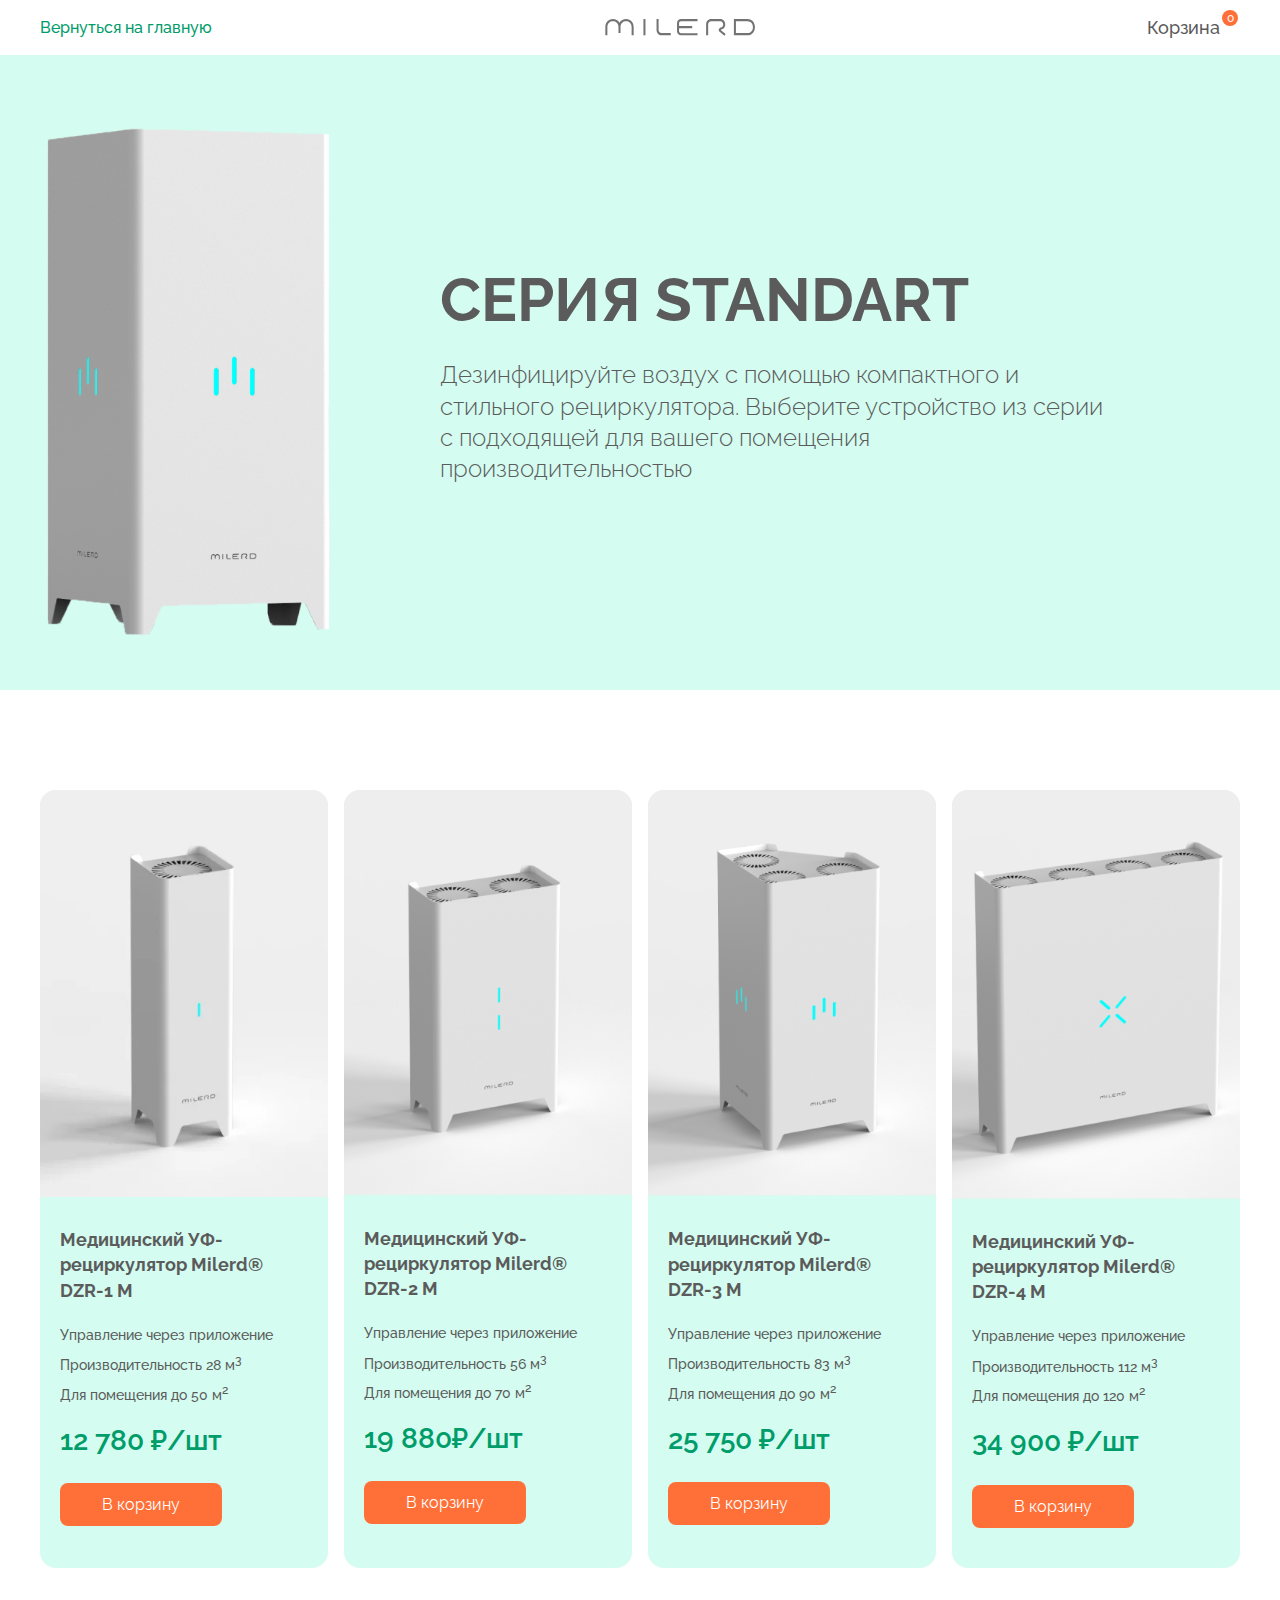
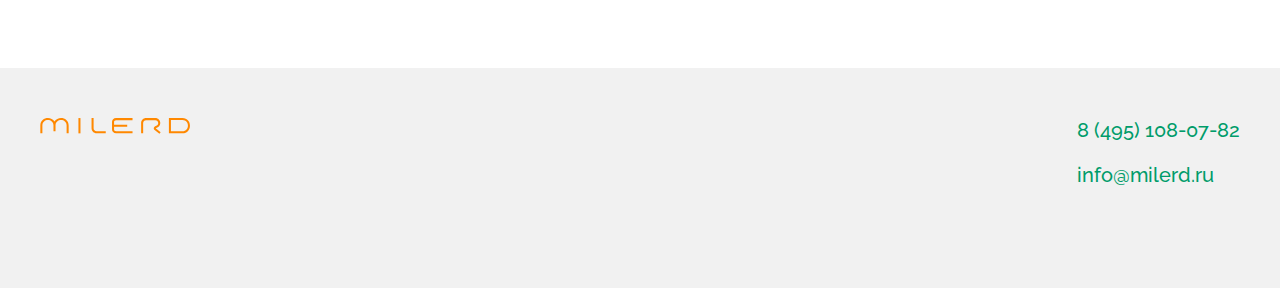
==== commit 75d03c84: "Фото заменены на формат webp" ====
--- a/catalog.html
+++ b/catalog.html
@@ -34,17 +34,6 @@
 
                <div class="cart__inner">
                   <ul class="cart__content-list" data-simplebar>
-                     <!-- <li class="cart__item">
-                        <article class="cart__product">
-                           <img class="cart__img" src="./images/DZR_M_46_2 1.png" alt="">
-                           <div class="cart__text">
-                              <div class="cart__title">Медицинский УФ-рециркулятор Milerd® DZR-1 М</div>
-                              <div class="cart__price">12 780 ₽</div>
-                           </div>
-                        </article>
-                        <button class="cart__delete" aria-label="Удалить товар"></button>
-                     </li> -->
-   
                   </ul>
                   <div class="cart__summary">
                      <div class="cart__fullprice">
@@ -65,7 +54,7 @@
          <div class="container">
 
             <div class="catalog__inner">
-                     <img class="catalog__img" src="./images/standart_hero.png" alt="">
+                     <img class="catalog__img" src="./images/standart_hero.webp" alt="Рециркулятор серии STANDART">
                      <div class="catalog__content">
                         <h2 class="catalog__title">СЕРИЯ STANDART</h2>
                         <p class="catalog__subtitle">Дезинфицируйте воздух с помощью компактного и стильного
@@ -82,7 +71,8 @@
             <ul class="products__list">
                <li class="product__item">
                   <article class="product">
-                     <img class="product__img" src="./images/DZR_M_46_2 1.png" alt="">
+                     <img class="product__img" src="./images/DZR_M_46_2 1.webp"
+                        alt="Медицинский УФ-рециркулятор Milerd® DZR-1 М">
                      <h3 class="product__title">Медицинский УФ-рециркулятор Milerd® DZR-1 М</h3>
                      <ul class="product__discription">
                         <li class="discription__text">Управление через приложение</li>
@@ -96,7 +86,8 @@
                </li>
                <li class="product__item">
                   <article class="product">
-                     <img class="product__img" src="./images/Mask_Group_2.png" alt="">
+                     <img class="product__img" src="./images/Mask_Group_2.webp"
+                        alt="Медицинский УФ-рециркулятор Milerd® DZR-2 М">
                      <h3 class="product__title">
                         Медицинский УФ-рециркулятор Milerd® DZR-2 М</h3>
                      <ul class="product__discription">
@@ -111,7 +102,8 @@
                </li>
                <li class="product__item">
                   <article class="product">
-                     <img class="product__img" src="./images/Mask_Group_7.png" alt="">
+                     <img class="product__img" src="./images/Mask_Group_7.webp"
+                        alt="Медицинский УФ-рециркулятор Milerd® DZR-3 М">
                      <h3 class="product__title">Медицинский УФ-рециркулятор Milerd® DZR-3 М</h3>
                      <ul class="product__discription">
                         <li class="discription__text">Управление через приложение</li>
@@ -125,7 +117,8 @@
                </li>
                <li class="product__item">
                   <article class="product">
-                     <img class="product__img" src="./images/Mask_Group_8.png" alt="">
+                     <img class="product__img" src="./images/Mask_Group_8.webp"
+                        alt="Медицинский УФ-рециркулятор Milerd® DZR-4 М">
                      <h3 class="product__title">Медицинский УФ-рециркулятор Milerd® DZR-4 М</h3>
                      <ul class="product__discription">
                         <li class="discription__text">Управление через приложение</li>
@@ -145,7 +138,7 @@
    <footer class="footer">
       <div class="container">
          <div class="footer__inner">
-            <a class="footer-logo" href="./index.html">
+            <a class="footer__logo" href="./index.html">
                <img class="logo__img" src="./images/logo-footer.svg" alt="logo">
             </a>
 
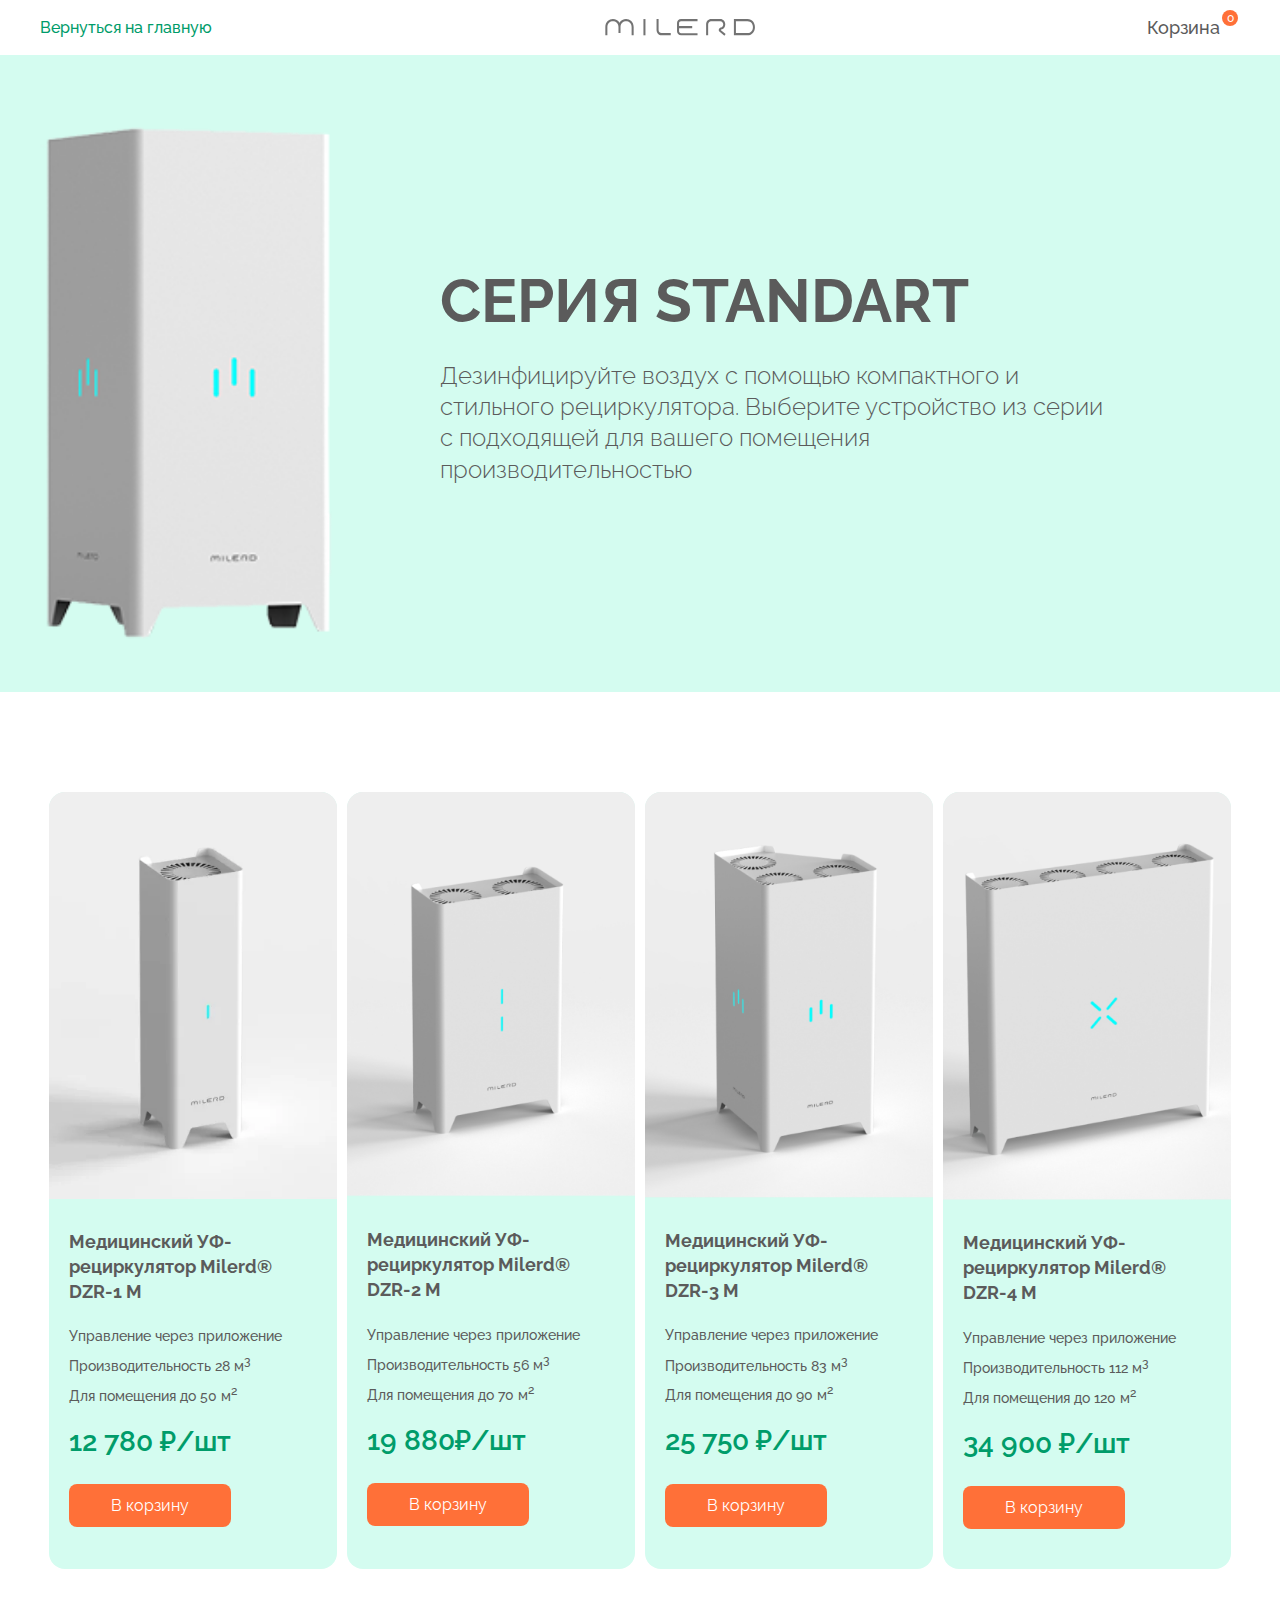
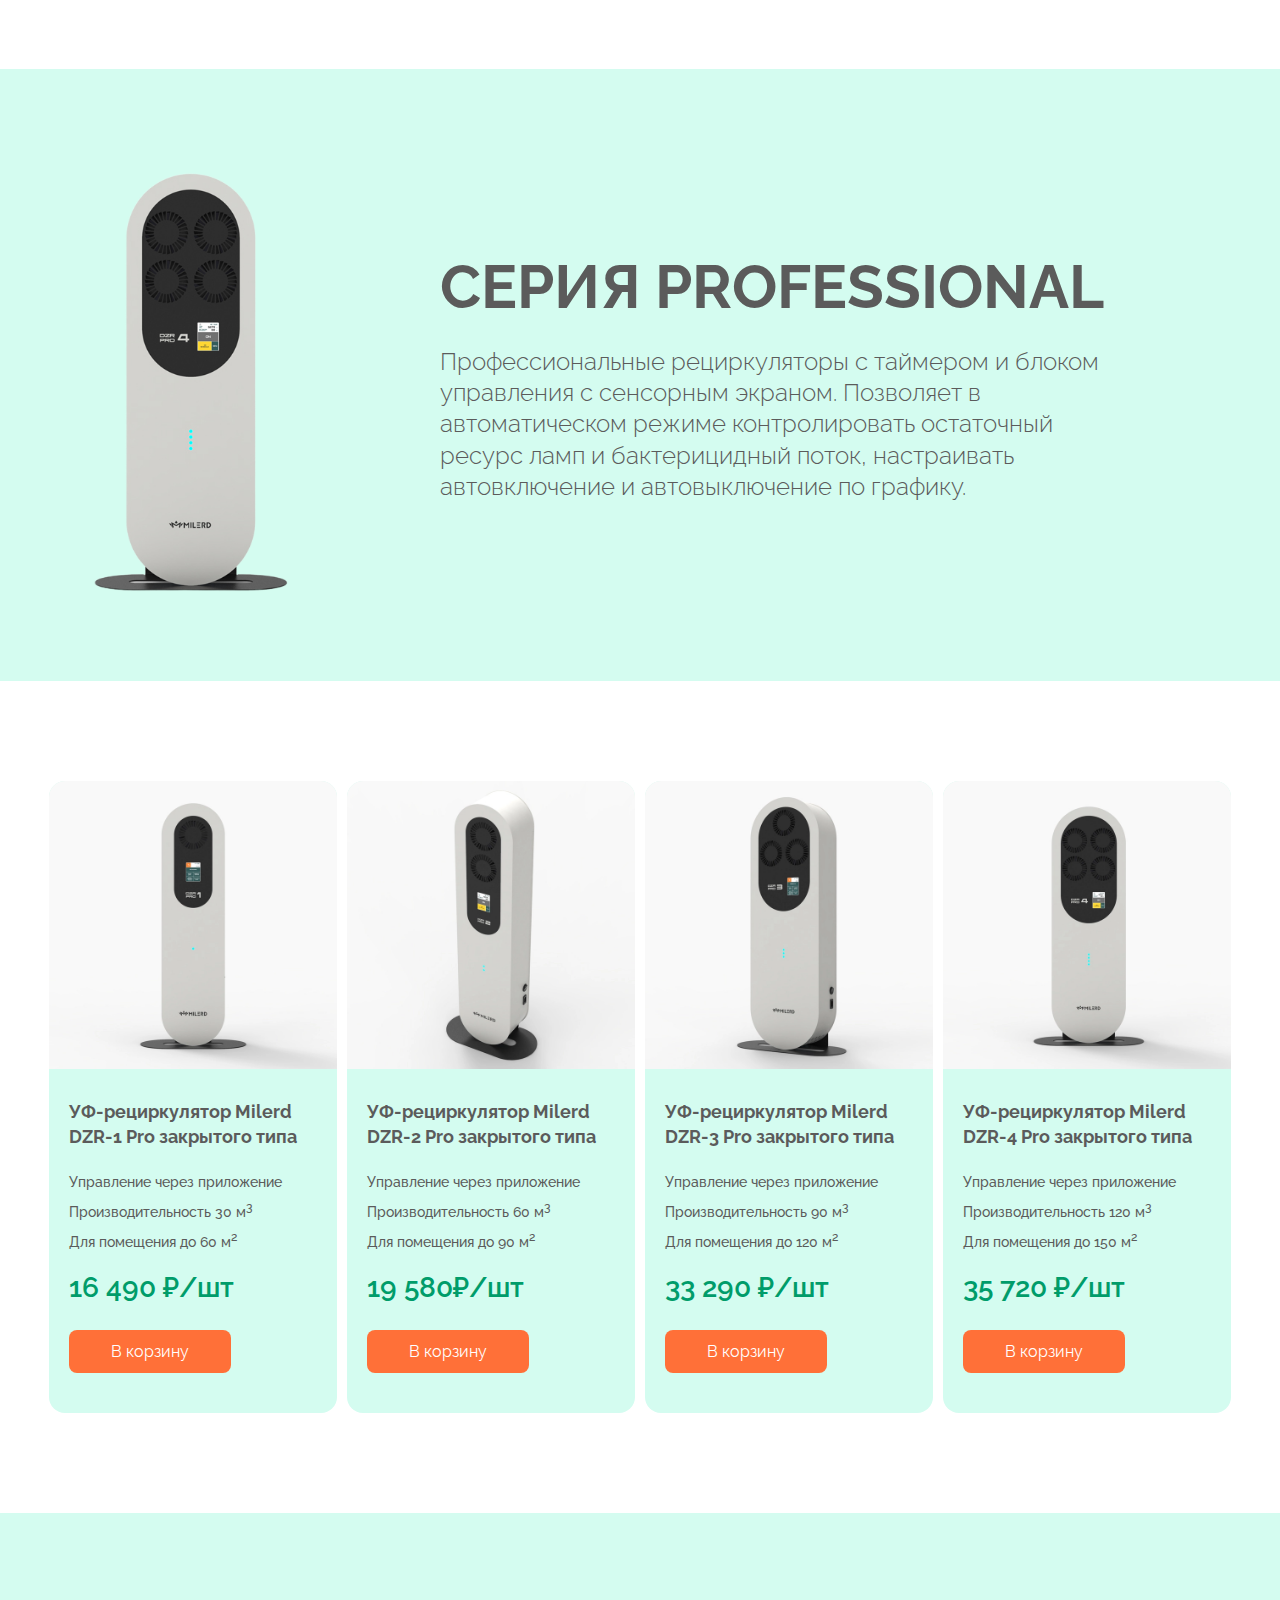
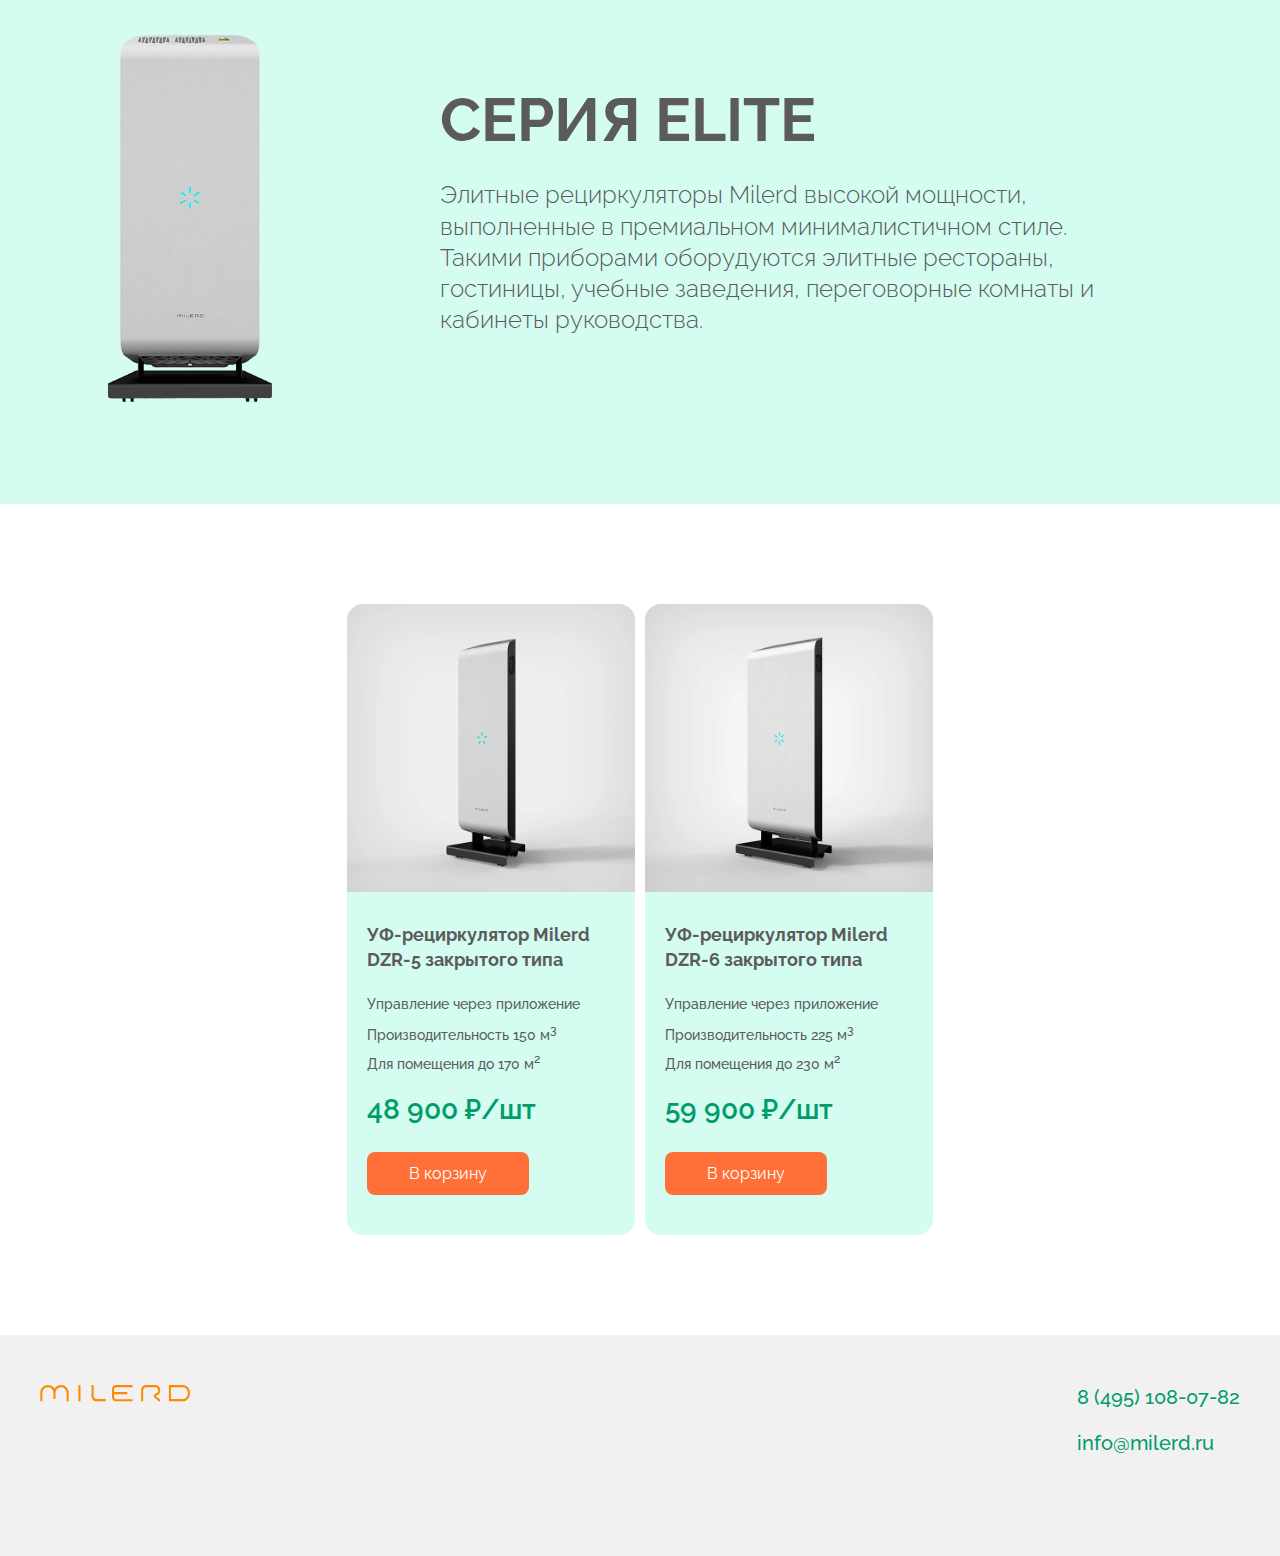
==== commit 8ccabf48: "Добавлены товары в каталог" ====
--- a/catalog.html
+++ b/catalog.html
@@ -52,9 +52,8 @@
    <main>
        <section class="catalog__hero">
          <div class="container">
-
             <div class="catalog__inner">
-                     <img class="catalog__img" src="./images/standart_hero.webp" alt="Рециркулятор серии STANDART">
+                     <img class="catalog__img" src="./images/standart_hero.png" alt="Рециркулятор серии STANDART">
                      <div class="catalog__content">
                         <h2 class="catalog__title">СЕРИЯ STANDART</h2>
                         <p class="catalog__subtitle">Дезинфицируйте воздух с помощью компактного и стильного
@@ -134,6 +133,141 @@
          </div>
       </section>
 
+      <section class="catalog__hero">
+         <div class="container">
+            <div class="catalog__inner">
+               <img class="catalog__img" src="./images/professional/p4_img_1-1-PhotoRoom.png"
+                  alt="Рециркулятор серии Professional">
+               <div class="catalog__content">
+                  <h2 class="catalog__title">СЕРИЯ Professional</h2>
+                  <p class="catalog__subtitle">Профессиональные рециркуляторы с таймером и блоком управления с сенсорным
+                     экраном. Позволяет в автоматическом режиме контролировать остаточный ресурс ламп и бактерицидный
+                     поток, настраивать автовключение и автовыключение по графику.</p>
+               </div>
+            </div>
+         </div>
+      </section>
+
+      <section class="products">
+         <div class="container">
+            <ul class="products__list">
+               <li class="product__item">
+                  <article class="product">
+                     <img class="product__img" src="./images/professional/p1_1.webp"
+                        alt="Медицинский УФ-рециркулятор Milerd® DZR-1 М">
+                     <h3 class="product__title">УФ-рециркулятор Milerd DZR-1 Pro закрытого типа</h3>
+                     <ul class="product__discription">
+                        <li class="discription__text">Управление через приложение</li>
+                        <li class="discription__text">Производительность 30 м<sup>3</sup></li>
+                        <li class="discription__text">Для помещения до 60 м<sup>2</sup></li>
+                     </ul>
+                     <div class="product__price">16 490 ₽/шт</div>
+                     <!-- <a class="product__details" href="#">Подробнее</a> -->
+                     <button class="product__btn">В корзину</button>
+                  </article>
+               </li>
+               <li class="product__item">
+                  <article class="product">
+                     <img class="product__img" src="./images/professional/p2_img_3-1.webp"
+                        alt="Медицинский УФ-рециркулятор Milerd® DZR-2 М">
+                     <h3 class="product__title">
+                        УФ-рециркулятор Milerd DZR-2 Pro закрытого типа</h3>
+                     <ul class="product__discription">
+                        <li class="discription__text">Управление через приложение</li>
+                        <li class="discription__text">Производительность 60 м<sup>3</sup></li>
+                        <li class="discription__text">Для помещения до 90 м<sup>2</sup></li>
+                     </ul>
+                     <div class="product__price">19 580₽/шт</div>
+                     <!-- <a class="product__details" href="#">Подробнее</a> -->
+                     <button class="product__btn">В корзину</button>
+                  </article>
+               </li>
+               <li class="product__item">
+                  <article class="product">
+                     <img class="product__img" src="./images/professional/p3_img_2-1.webp"
+                        alt="Медицинский УФ-рециркулятор Milerd® DZR-3 М">
+                     <h3 class="product__title">УФ-рециркулятор Milerd DZR-3 Pro закрытого типа</h3>
+                     <ul class="product__discription">
+                        <li class="discription__text">Управление через приложение</li>
+                        <li class="discription__text">Производительность 90 м<sup>3</sup></li>
+                        <li class="discription__text">Для помещения до 120 м<sup>2</sup></li>
+                     </ul>
+                     <div class="product__price">33 290 ₽/шт</div>
+                     <!-- <a class="product__details" href="#">Подробнее</a> -->
+                     <button class="product__btn">В корзину</button>
+                  </article>
+               </li>
+               <li class="product__item">
+                  <article class="product">
+                     <img class="product__img" src="./images/professional/p4_img_1-1.webp"
+                        alt="Медицинский УФ-рециркулятор Milerd® DZR-4 М">
+                     <h3 class="product__title">УФ-рециркулятор Milerd DZR-4 Pro закрытого типа</h3>
+                     <ul class="product__discription">
+                        <li class="discription__text">Управление через приложение</li>
+                        <li class="discription__text">Производительность 120 м<sup>3</sup></li>
+                        <li class="discription__text">Для помещения до 150 м<sup>2</sup></li>
+                     </ul>
+                     <div class="product__price">35 720 ₽/шт</div>
+                     <!-- <a class="product__details" href="#">Подробнее</a> -->
+                     <button class="product__btn">В корзину</button>
+                  </article>
+               </li>
+            </ul>
+         </div>
+      </section>
+
+            <section class="catalog__hero">
+               <div class="container">
+                  <div class="catalog__inner">
+                     <img class="catalog__img" src="./images/elite/DZR-6-Render-3-PhotoRoom.png"
+                        alt="Рециркулятор серии ELITE">
+                     <div class="catalog__content">
+                        <h2 class="catalog__title">СЕРИЯ Elite</h2>
+                        <p class="catalog__subtitle">Элитные рециркуляторы Milerd высокой мощности, выполненные в
+                           премиальном минималистичном стиле. Такими приборами оборудуются элитные рестораны, гостиницы,
+                           учебные заведения, переговорные комнаты и кабинеты руководства.</p>
+                     </div>
+                  </div>
+               </div>
+            </section>
+
+            <section class="products">
+               <div class="container">
+                  <ul class="products__list">
+                     <li class="product__item">
+                        <article class="product">
+                           <img class="product__img" src="./images/elite/DZR-5-Render-2.webp"
+                              alt="Медицинский УФ-рециркулятор Milerd® DZR-3 М">
+                           <h3 class="product__title">УФ-рециркулятор Milerd DZR-5 закрытого типа</h3>
+                           <ul class="product__discription">
+                              <li class="discription__text">Управление через приложение</li>
+                              <li class="discription__text">Производительность 150 м<sup>3</sup></li>
+                              <li class="discription__text">Для помещения до 170 м<sup>2</sup></li>
+                           </ul>
+                           <div class="product__price">48 900 ₽/шт</div>
+                           <!-- <a class="product__details" href="#">Подробнее</a> -->
+                           <button class="product__btn">В корзину</button>
+                        </article>
+                     </li>
+                     <li class="product__item">
+                        <article class="product">
+                           <img class="product__img" src="./images/elite/DZR-6-Render-2.webp"
+                              alt="Медицинский УФ-рециркулятор Milerd® DZR-4 М">
+                           <h3 class="product__title">УФ-рециркулятор Milerd DZR-6 закрытого типа</h3>
+                           <ul class="product__discription">
+                              <li class="discription__text">Управление через приложение</li>
+                              <li class="discription__text">Производительность 225 м<sup>3</sup></li>
+                              <li class="discription__text">Для помещения до 230 м<sup>2</sup></li>
+                           </ul>
+                           <div class="product__price">59 900 ₽/шт</div>
+                           <!-- <a class="product__details" href="#">Подробнее</a> -->
+                           <button class="product__btn">В корзину</button>
+                        </article>
+                     </li>
+                  </ul>
+               </div>
+            </section>
+
    </main>
    <footer class="footer">
       <div class="container">
--- a/css/style.css
+++ b/css/style.css
@@ -336,7 +336,12 @@
 }
 @media (max-width: 576px) {
   .hero__img {
-    padding-top: 230px;
+    padding-top: 130px;
+  }
+}
+@media (max-width: 412px) {
+  .hero__img {
+    padding-top: 40px;
   }
 }
 
@@ -358,8 +363,13 @@
 }
 @media (max-width: 576px) {
   .hero__content {
-    top: 100px;
+    top: 50px;
     left: 0;
+  }
+}
+@media (max-width: 412px) {
+  .hero__content {
+    top: 30px;
   }
 }
 
@@ -386,12 +396,19 @@
 @media (max-width: 576px) {
   .hero__title {
     font-size: 36px;
+    margin-bottom: 10px;
+  }
+}
+@media (max-width: 412px) {
+  .hero__title {
+    font-size: 28px;
+    margin-bottom: 0;
   }
 }
 
 .hero__text {
   font-weight: 300;
-  margin-bottom: 30px;
+  margin-bottom: 50px;
 }
 
 a.btn__catalog {
@@ -614,7 +631,7 @@
   transition: 0.5s;
 }
 .slider-item img {
-  width: 100%;
+  width: 90%;
   display: -webkit-box;
   display: -ms-flexbox;
   display: flex;
@@ -753,6 +770,7 @@
   .contacts__form {
     margin: 0 auto;
     text-align: left;
+    padding: 20px;
   }
 }
 
@@ -1028,13 +1046,13 @@
   }
 }
 
-.footer-logo {
+.footer__logo {
   margin-bottom: 40px;
 }
 @media (max-width: 768px) {
-  .footer-logo {
-    margin-bottom: 40px;
-    margin: 0 auto;
+  .footer__logo {
+    margin-left: auto;
+    margin-right: auto;
   }
 }
 
@@ -1307,6 +1325,11 @@
     padding: 40px 10px 40px 20px;
   }
 }
+@media (max-width: 412px) {
+  .catalog__img {
+    display: none;
+  }
+}
 
 .catalog__content {
   width: 65%;
@@ -1320,6 +1343,12 @@
 @media (max-width: 768px) {
   .catalog__content {
     padding-left: 20px;
+  }
+}
+@media (max-width: 412px) {
+  .catalog__content {
+    padding-left: 0;
+    width: 100%;
   }
 }
 
@@ -1368,15 +1397,25 @@
   display: -webkit-box;
   display: -ms-flexbox;
   display: flex;
-  -webkit-box-pack: justify;
-      -ms-flex-pack: justify;
-          justify-content: space-between;
+  -webkit-box-pack: center;
+      -ms-flex-pack: center;
+          justify-content: center;
   -ms-flex-wrap: wrap;
       flex-wrap: wrap;
   row-gap: 20px;
   -webkit-column-gap: 10px;
      -moz-column-gap: 10px;
           column-gap: 10px;
+}
+@media (max-width: 768px) {
+  .products__list {
+    padding: 50px;
+  }
+}
+@media (max-width: 768px) {
+  .products__list {
+    padding: 50px 0;
+  }
 }
 
 .product__item {
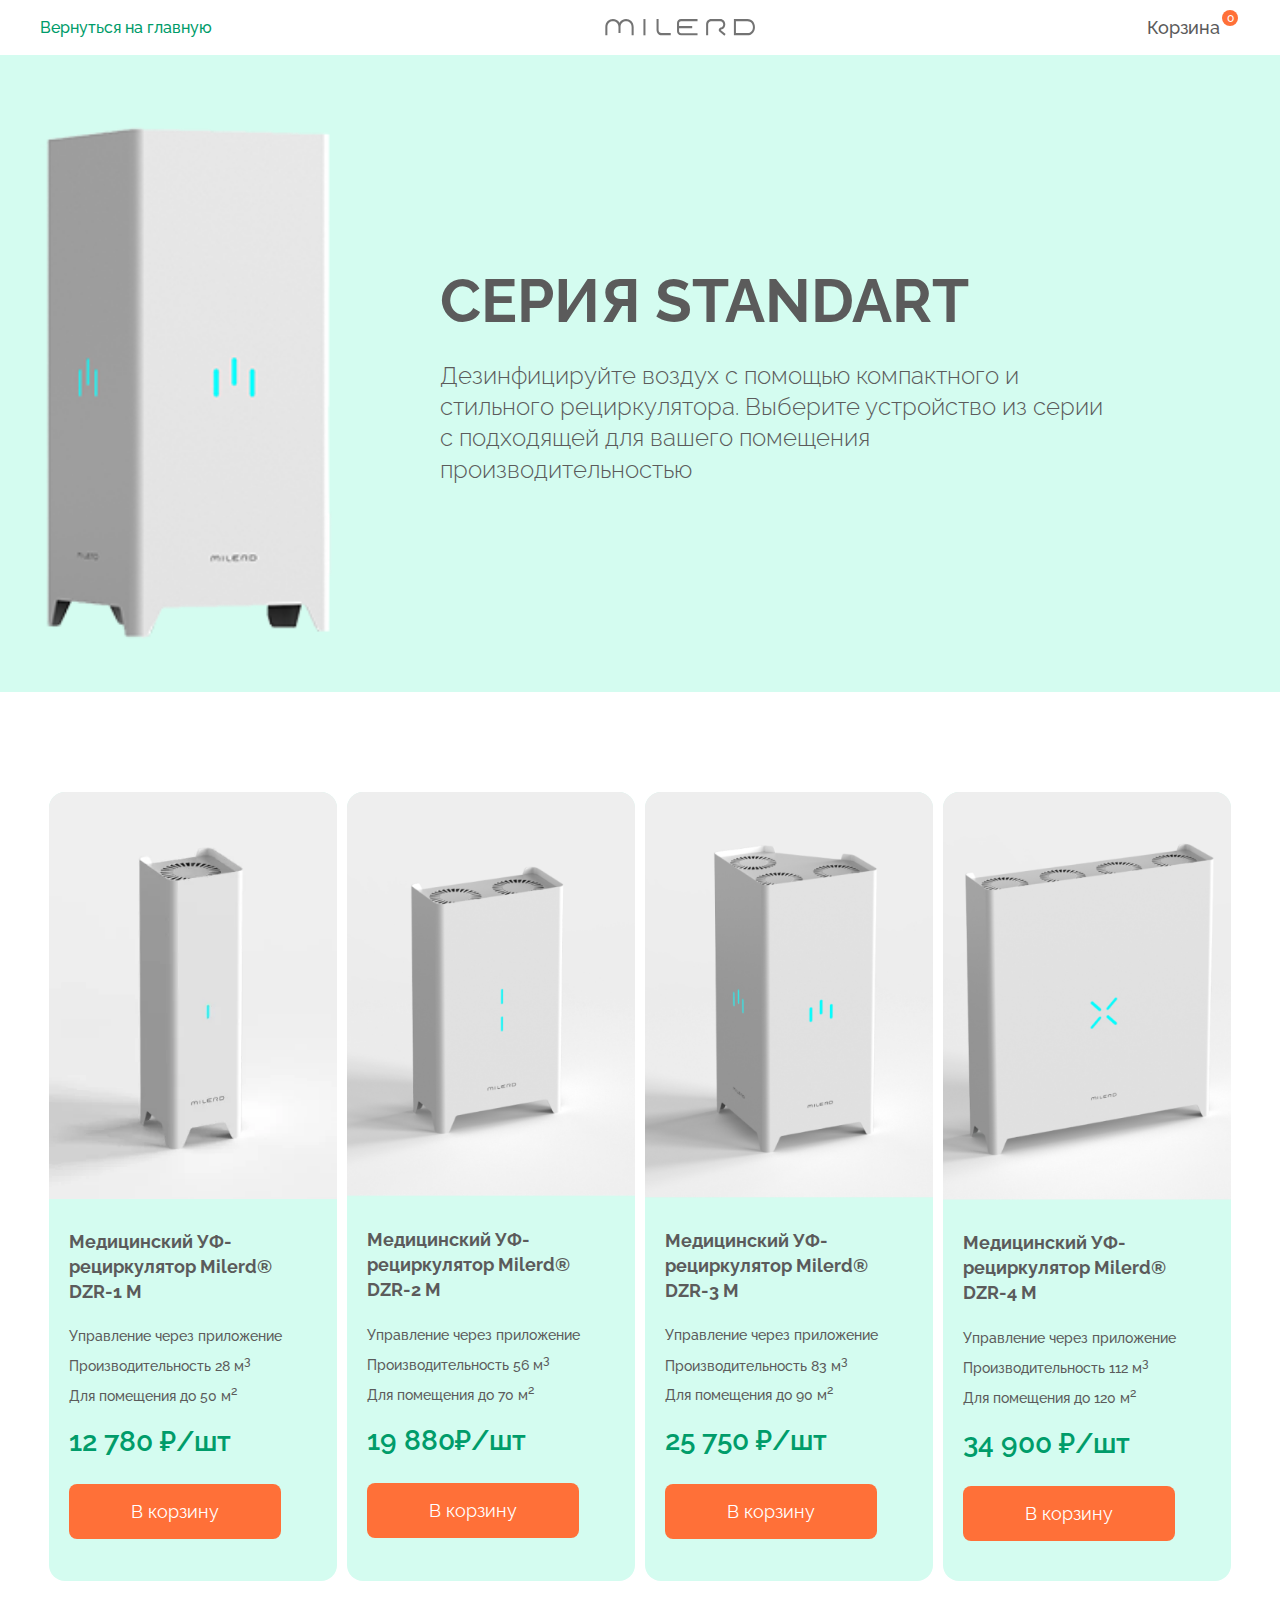
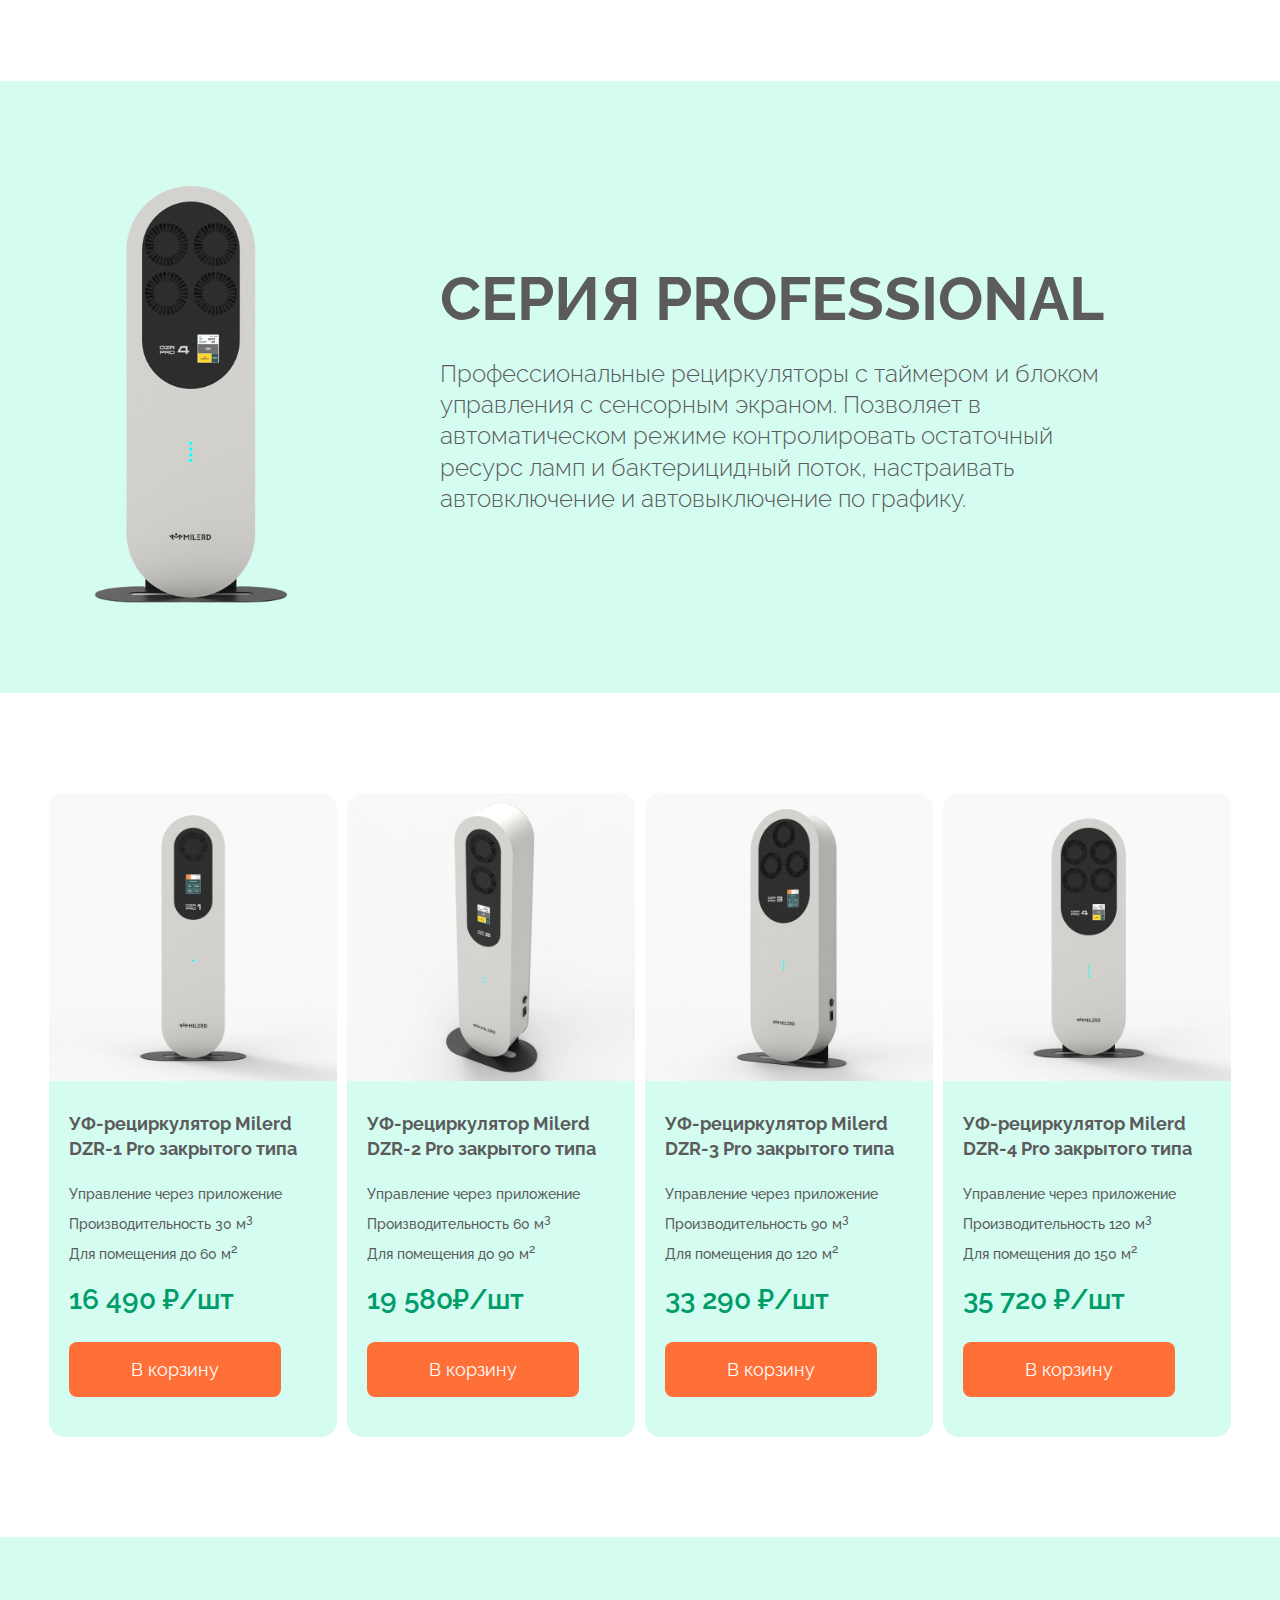
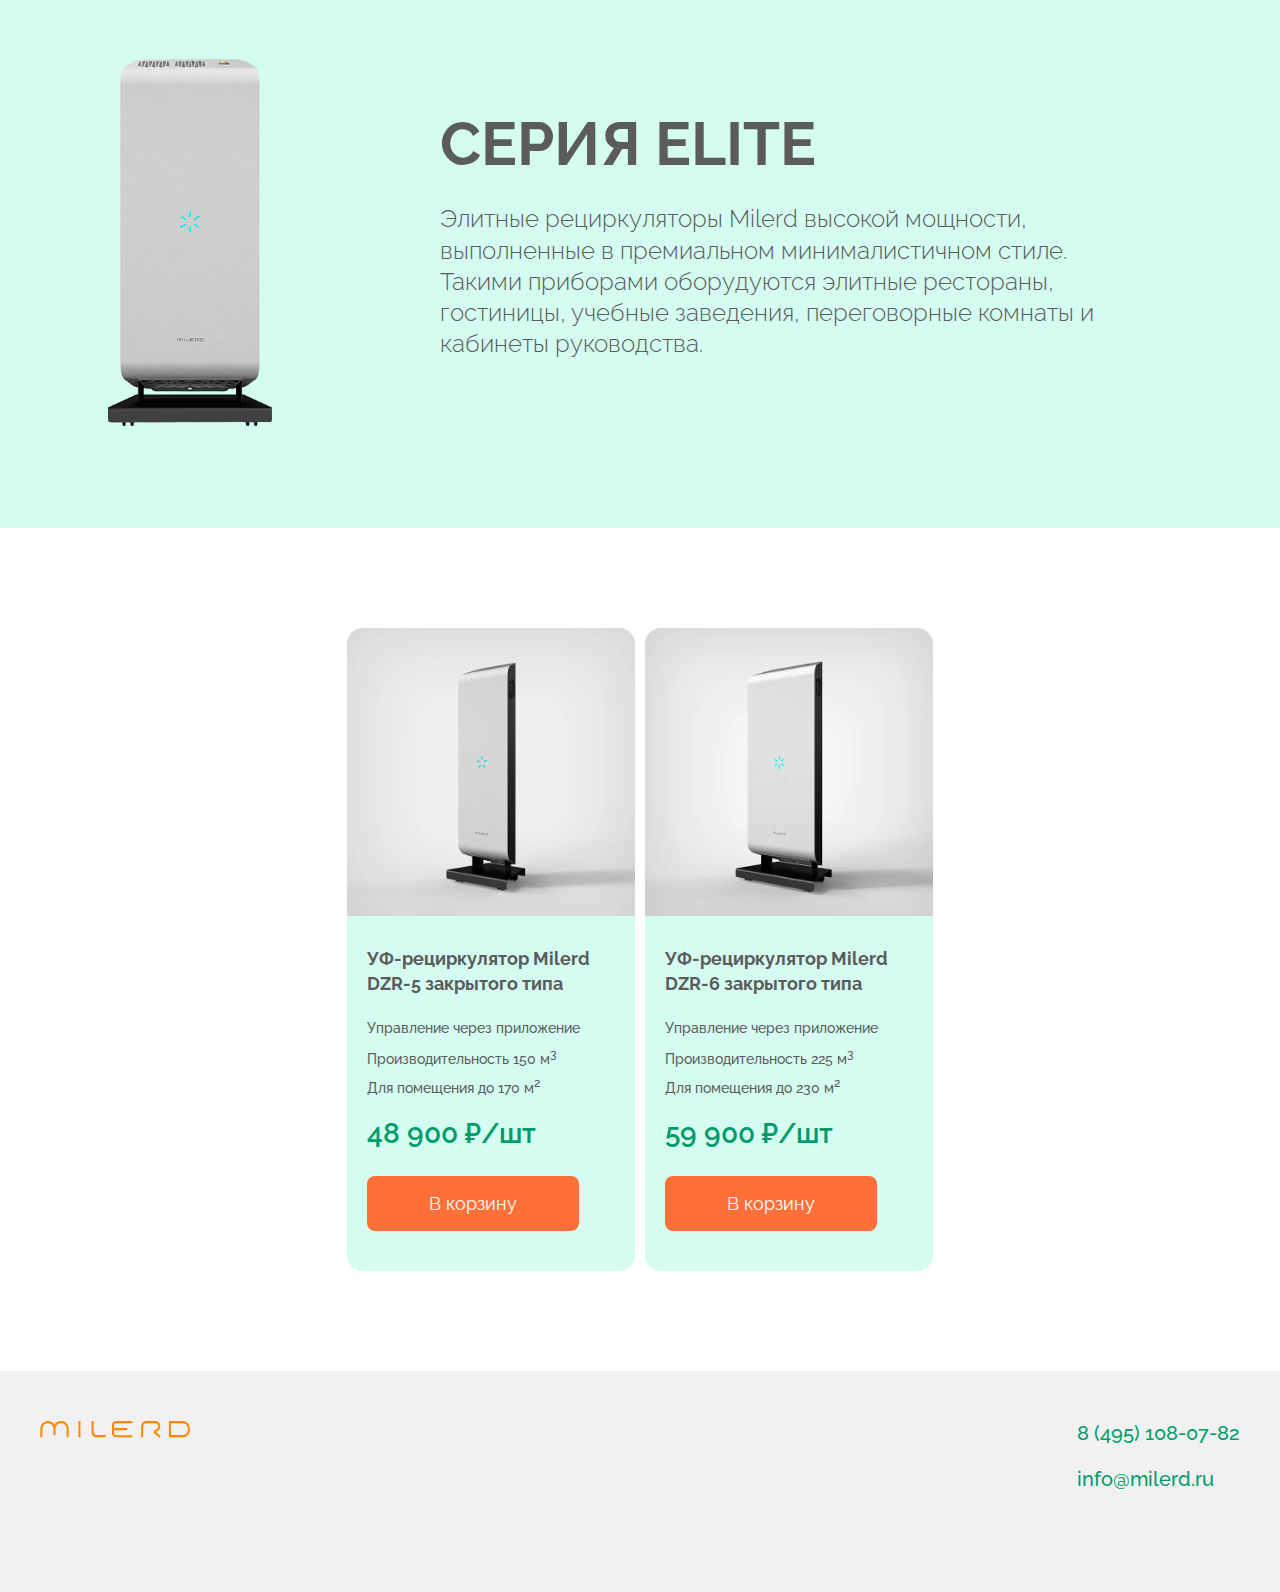
==== commit d1c33172: "Добавлен блок с преимуществами, переделан слайдер" ====
--- a/catalog.html
+++ b/catalog.html
@@ -80,7 +80,7 @@
                      </ul>
                      <div class="product__price">12 780 ₽/шт</div>
                      <!-- <a class="product__details" href="#">Подробнее</a> -->
-                     <button class="product__btn">В корзину</button>
+                     <button class="btn product__btn">В корзину</button>
                   </article>
                </li>
                <li class="product__item">
@@ -96,7 +96,7 @@
                      </ul>
                      <div class="product__price">19 880₽/шт</div>
                      <!-- <a class="product__details" href="#">Подробнее</a> -->
-                     <button class="product__btn">В корзину</button>
+                     <button class="btn product__btn">В корзину</button>
                   </article>
                </li>
                <li class="product__item">
@@ -111,7 +111,7 @@
                      </ul>
                      <div class="product__price">25 750 ₽/шт</div>
                      <!-- <a class="product__details" href="#">Подробнее</a> -->
-                     <button class="product__btn">В корзину</button>
+                     <button class="btn product__btn">В корзину</button>
                   </article>
                </li>
                <li class="product__item">
@@ -126,7 +126,7 @@
                      </ul>
                      <div class="product__price">34 900 ₽/шт</div>
                      <!-- <a class="product__details" href="#">Подробнее</a> -->
-                     <button class="product__btn">В корзину</button>
+                     <button class="btn product__btn">В корзину</button>
                   </article>
                </li>
             </ul>
@@ -163,7 +163,7 @@
                      </ul>
                      <div class="product__price">16 490 ₽/шт</div>
                      <!-- <a class="product__details" href="#">Подробнее</a> -->
-                     <button class="product__btn">В корзину</button>
+                     <button class="btn product__btn">В корзину</button>
                   </article>
                </li>
                <li class="product__item">
@@ -179,7 +179,7 @@
                      </ul>
                      <div class="product__price">19 580₽/шт</div>
                      <!-- <a class="product__details" href="#">Подробнее</a> -->
-                     <button class="product__btn">В корзину</button>
+                     <button class="btn product__btn">В корзину</button>
                   </article>
                </li>
                <li class="product__item">
@@ -194,7 +194,7 @@
                      </ul>
                      <div class="product__price">33 290 ₽/шт</div>
                      <!-- <a class="product__details" href="#">Подробнее</a> -->
-                     <button class="product__btn">В корзину</button>
+                     <button class="btn product__btn">В корзину</button>
                   </article>
                </li>
                <li class="product__item">
@@ -209,7 +209,7 @@
                      </ul>
                      <div class="product__price">35 720 ₽/шт</div>
                      <!-- <a class="product__details" href="#">Подробнее</a> -->
-                     <button class="product__btn">В корзину</button>
+                     <button class="btn product__btn">В корзину</button>
                   </article>
                </li>
             </ul>
@@ -246,7 +246,7 @@
                            </ul>
                            <div class="product__price">48 900 ₽/шт</div>
                            <!-- <a class="product__details" href="#">Подробнее</a> -->
-                           <button class="product__btn">В корзину</button>
+                           <button class="btn product__btn">В корзину</button>
                         </article>
                      </li>
                      <li class="product__item">
@@ -261,7 +261,7 @@
                            </ul>
                            <div class="product__price">59 900 ₽/шт</div>
                            <!-- <a class="product__details" href="#">Подробнее</a> -->
-                           <button class="product__btn">В корзину</button>
+                           <button class="btn product__btn">В корзину</button>
                         </article>
                      </li>
                   </ul>
--- a/css/style.css
+++ b/css/style.css
@@ -22,6 +22,51 @@
   max-width: 1220px;
   margin: 0 auto;
   padding: 0 10px;
+}
+
+.btn {
+  background-color: #ff7038;
+  color: #fff;
+  padding: 15px 60px;
+  border-radius: 8px;
+  -webkit-transition: all 0.3s ease 0s;
+  -o-transition: all 0.3s ease 0s;
+  transition: all 0.3s ease 0s;
+}
+.btn:hover {
+  background-color: rgb(254, 90, 25);
+  color: #fff;
+}
+@media (max-width: 412px) {
+  .btn {
+    padding: 15px 50px;
+    font-size: 16px;
+  }
+}
+
+.section-title {
+  padding-bottom: 60px;
+  padding-top: 80px;
+  text-align: center;
+  max-width: 700px;
+  margin: 0 auto;
+  font-size: 32px;
+  font-weight: 400;
+  text-transform: uppercase;
+  line-height: 1.2em;
+}
+@media (max-width: 992px) {
+  .section-title {
+    font-size: 28px;
+  }
+}
+@media (max-width: 768px) {
+  .section-title {
+    padding-bottom: 20px;
+    padding-top: 60px;
+    width: 100%;
+    font-size: 24px;
+  }
 }
 
 .header {
@@ -331,20 +376,6 @@
   padding-top: 100px;
 }
 
-.hero__img {
-  max-width: 1200px;
-}
-@media (max-width: 576px) {
-  .hero__img {
-    padding-top: 130px;
-  }
-}
-@media (max-width: 412px) {
-  .hero__img {
-    padding-top: 40px;
-  }
-}
-
 .hero__content {
   position: absolute;
   max-width: 600px;
@@ -401,7 +432,7 @@
 }
 @media (max-width: 412px) {
   .hero__title {
-    font-size: 28px;
+    font-size: 24px;
     margin-bottom: 0;
   }
 }
@@ -411,21 +442,64 @@
   margin-bottom: 50px;
 }
 
-a.btn__catalog {
-  background-color: #ff7038;
+a.btn__hero {
   color: #fff;
-  padding: 15px 60px;
-  border-radius: 8px;
-  -webkit-transition: all 0.3s ease 0s;
-  -o-transition: all 0.3s ease 0s;
-  transition: all 0.3s ease 0s;
-}
-a.btn__catalog:hover {
-  background-color: rgb(254, 90, 25);
+}
+
+.benefits {
+  padding-top: 100px;
+  margin: 0 auto;
+}
+.benefits__inner {
+  display: -webkit-box;
+  display: -ms-flexbox;
+  display: flex;
+  -webkit-box-pack: center;
+      -ms-flex-pack: center;
+          justify-content: center;
+  text-align: center;
+  -webkit-box-align: center;
+      -ms-flex-align: center;
+          align-items: center;
+  gap: 30px;
+  -ms-flex-wrap: wrap;
+      flex-wrap: wrap;
+}
+@media (max-width: 768px) {
+  .benefits__inner {
+    display: block;
+  }
+}
+
+.benefit {
+  width: 30%;
+}
+.benefit__img {
+  width: 100px;
+  height: auto;
+  background-color: rgb(241, 241, 241);
+  padding: 20px;
+  border-radius: 100%;
+  margin-bottom: 20px;
+  text-align: center;
+}
+.benefit__titile {
+  font-weight: 500;
+  margin-bottom: 10px;
+}
+.benefit__text {
+  margin: 0;
+  margin-bottom: 20px;
+  font-size: 16px;
+}
+@media (max-width: 768px) {
+  .benefit {
+    width: 100%;
+  }
 }
 
 .tabs {
-  padding-top: 80px;
+  padding-top: 100px;
   margin: 0 auto;
 }
 @media (max-width: 768px) {
@@ -576,104 +650,148 @@
   -o-object-fit: cover;
      object-fit: cover;
 }
+.foto-slider {
+  position: relative;
+  width: 100%;
+  display: -webkit-box;
+  display: -ms-flexbox;
+  display: flex;
+  -webkit-box-pack: center;
+      -ms-flex-pack: center;
+          justify-content: center;
+  -webkit-box-align: center;
+      -ms-flex-align: center;
+          align-items: center;
+  margin-top: 100px;
+  margin-bottom: 100px;
+}
+@media (max-width: 768px) {
+  .foto-slider {
+    margin-top: 20px;
+    margin-bottom: 50px;
+  }
+}
+
+.slider {
+  position: relative;
+  max-width: 900px;
+  height: auto;
+  overflow: hidden;
+}
+
+.slider-nav {
+  position: absolute;
+  bottom: 25px;
+  width: 100%;
+  display: -webkit-box;
+  display: -ms-flexbox;
+  display: flex;
+  -webkit-box-pack: center;
+      -ms-flex-pack: center;
+          justify-content: center;
+  gap: 10px;
+  padding: 0 10px;
+}
+
+.slider-nav-item {
+  width: 50px;
+  height: 10px;
+  border: 1px solid #fff;
+  border-radius: 2px;
+  cursor: pointer;
+  -webkit-transition: all 0.5s ease;
+  -o-transition: all 0.5s ease;
+  transition: all 0.5s ease;
+}
+.slider-nav-item:hover {
+  background-color: #fff;
+}
+
+#s1:checked ~ .s1 {
+  margin-left: 0;
+}
+
+#s2:checked ~ .s1 {
+  margin-left: -20%;
+}
+
+#s3:checked ~ .s1 {
+  margin-left: -40%;
+}
+
+#s4:checked ~ .s1 {
+  margin-left: -60%;
+}
+
+#s5:checked ~ .s1 {
+  margin-left: -80%;
+}
+
+.slider-items {
+  width: 500%;
+  height: 100%;
+  display: -webkit-box;
+  display: -ms-flexbox;
+  display: flex;
+}
+.slider-items input {
+  position: absolute;
+  visibility: hidden;
+}
+
+.slider-item {
+  width: 20%;
+  -webkit-transition: 0.7s;
+  -o-transition: 0.7s;
+  transition: 0.7s;
+}
+.slider-item img {
+  max-width: 100%;
+}
+
+.sertificate__bg {
+  background-color: rgb(241, 241, 241);
+  margin: 0 auto;
+  max-width: 900px;
+  border-radius: 16px;
+  padding: 20px 40px;
+  display: -webkit-box;
+  display: -ms-flexbox;
+  display: flex;
+  -webkit-box-pack: justify;
+      -ms-flex-pack: justify;
+          justify-content: space-between;
+  -ms-flex-wrap: wrap;
+      flex-wrap: wrap;
+}
+@media (max-width: 768px) {
+  .sertificate__bg {
+    padding: 20px;
+    display: block;
+    text-align: center;
+  }
+}
 .sertificate__title {
-  padding-bottom: 60px;
-  padding-top: 80px;
-  text-align: center;
-  max-width: 700px;
-  margin: 0 auto;
-  font-size: 32px;
   font-weight: 400;
-  text-transform: uppercase;
-  line-height: 1.2em;
-}
-@media (max-width: 992px) {
+  max-width: 400px;
+  margin-right: 20px;
+}
+@media (max-width: 768px) {
   .sertificate__title {
-    padding-bottom: 50px;
-    padding-top: 20px;
-  }
-}
-@media (max-width: 768px) {
-  .sertificate__title {
-    padding-bottom: 20px;
-    padding-top: 0px;
     width: 100%;
-    font-size: 24px;
-  }
-}
-
-.slider-wrapper {
-  max-width: 750px;
-  margin: 0 auto;
-}
-
-.slider-container {
-  overflow: hidden;
-}
-
-.slider-track {
-  display: -webkit-box;
-  display: -ms-flexbox;
-  display: flex;
-  -webkit-transition: 0.2s;
-  -o-transition: 0.2s;
-  transition: 0.2s;
-  margin: 0 auto;
-}
-
-.slider-item {
-  text-align: center;
-  min-width: 33.33%;
-  position: relative;
-  left: 0;
-  -webkit-transition: 0.5s;
-  -o-transition: 0.5s;
-  transition: 0.5s;
-}
-.slider-item img {
-  width: 90%;
-  display: -webkit-box;
-  display: -ms-flexbox;
-  display: flex;
-  overflow: hidden;
-}
-@media (max-width: 992px) {
-  .slider-item {
-    min-width: 48%;
-    margin: 0 10px 0 0;
-  }
-}
-@media (max-width: 576px) {
-  .slider-item {
-    min-width: 98%;
-  }
-}
-
-.slider-btns {
-  padding-top: 20px;
-  text-align: center;
-}
-
-.button-prev svg,
-.button-next svg {
-  width: 50px;
-  padding: 10px;
-}
-.button-prev svg path,
-.button-next svg path {
-  fill: rgb(91, 91, 91);
-}
-.button-prev svg path:hover,
-.button-next svg path:hover {
-  fill: #009c6a;
-}
-.button-prev:hover path,
-.button-next:hover path {
-  fill: #009c6a;
-}
-.button-prev:disabled path,
-.button-next:disabled path {
-  fill: rgb(169, 169, 169);
+    margin-right: 0;
+    margin: 0 auto;
+    margin-bottom: 20px;
+  }
+}
+
+a.sertificate__btn {
+  color: #fff;
+  display: block;
+}
+
+.contacts {
+  padding-top: 50px;
 }
 
 .contacts__inner {
@@ -695,31 +813,6 @@
   }
 }
 
-.contacts__title {
-  padding-bottom: 60px;
-  padding-top: 80px;
-  text-align: center;
-  max-width: 700px;
-  margin: 0 auto;
-  font-size: 32px;
-  font-weight: 400;
-  text-transform: uppercase;
-  line-height: 1.2em;
-}
-@media (max-width: 992px) {
-  .contacts__title {
-    font-size: 28px;
-  }
-}
-@media (max-width: 768px) {
-  .contacts__title {
-    padding-bottom: 20px;
-    padding-top: 60px;
-    width: 100%;
-    font-size: 24px;
-  }
-}
-
 .contacts__text {
   max-width: 390px;
   font-weight: 400;
@@ -777,6 +870,7 @@
 .form__group {
   padding-bottom: 40px;
 }
+
 .error-message {
   color: #e74c3c;
 }
@@ -1483,18 +1577,7 @@
 }
 
 .product__btn {
-  background-color: #ff7038;
-  color: #fff;
-  font-size: 16px;
-  padding: 10px 40px;
-  border-radius: 8px;
-  -webkit-transition: all 0.3s ease 0s;
-  -o-transition: all 0.3s ease 0s;
-  transition: all 0.3s ease 0s;
   margin: 10px 0 40px 20px;
-}
-.product__btn:hover {
-  background-color: rgb(254, 90, 25);
 }
 .product__btn:disabled {
   opacity: 0.4;
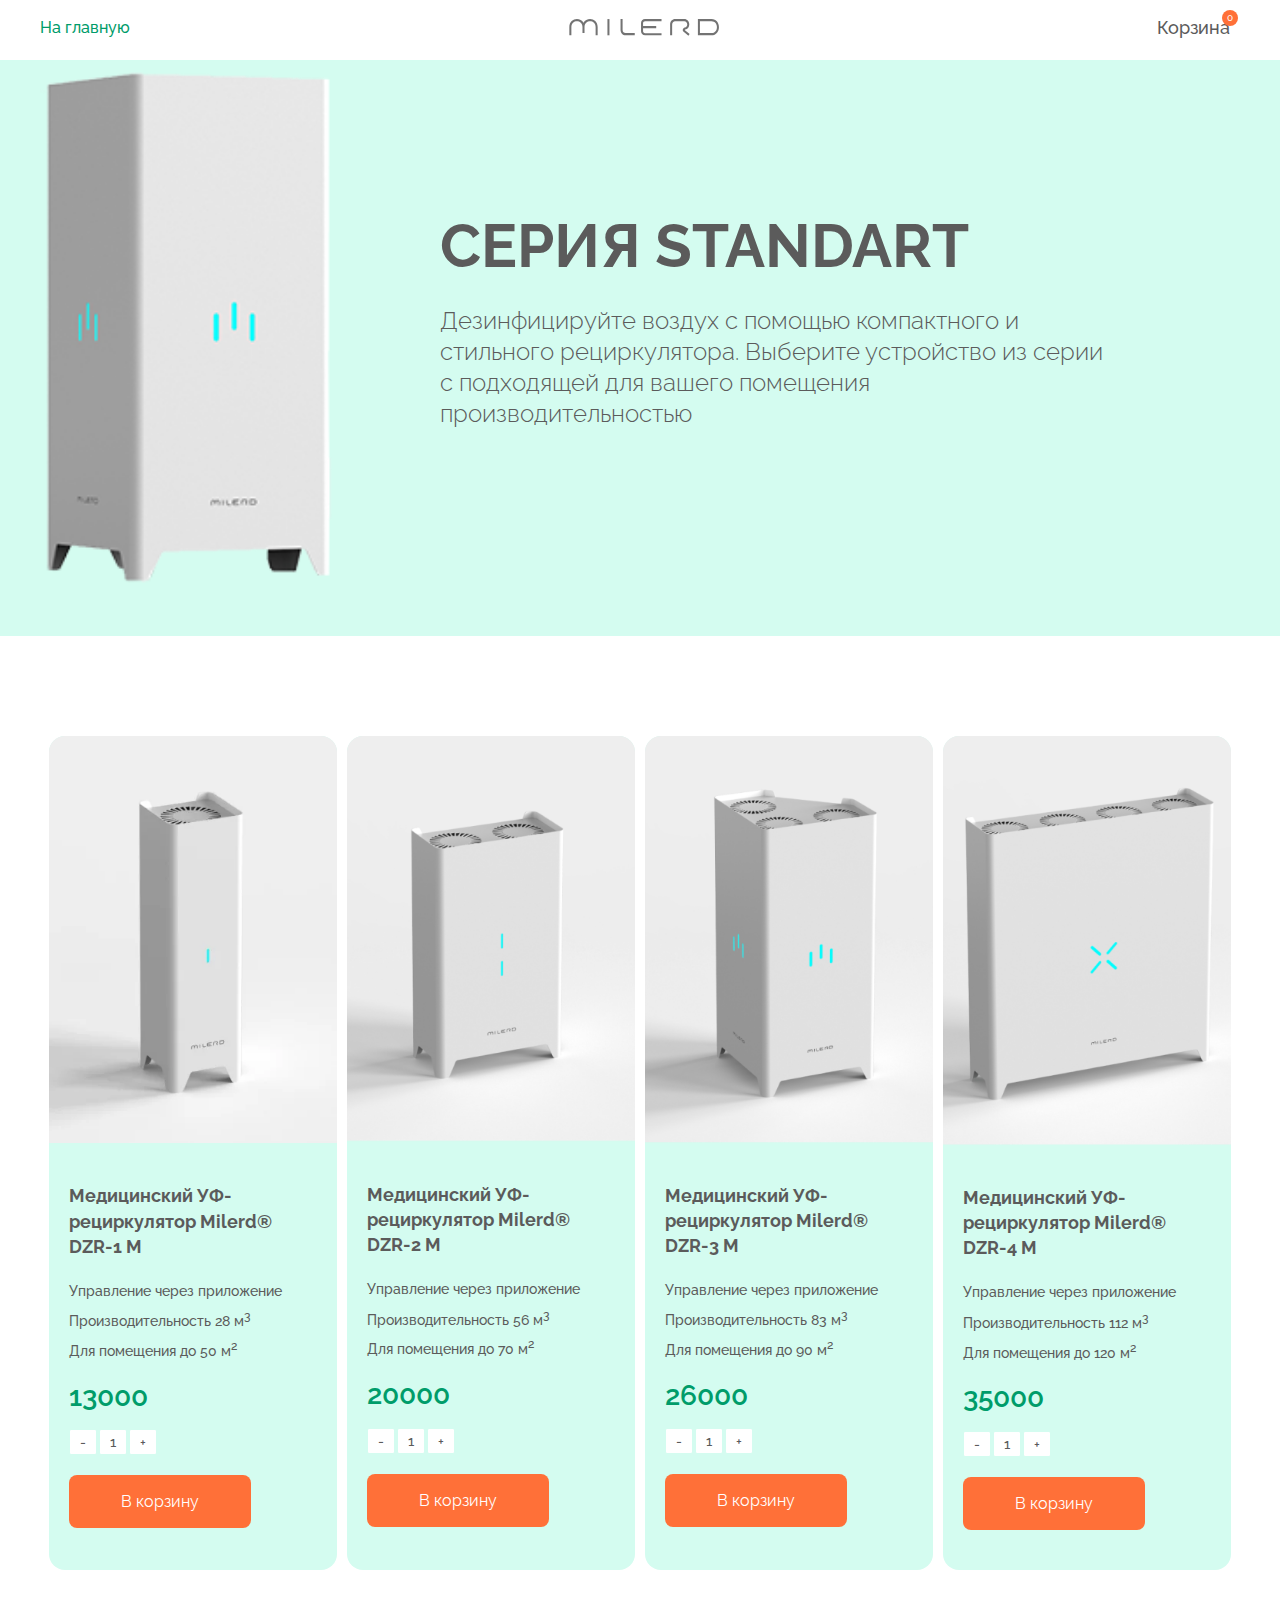
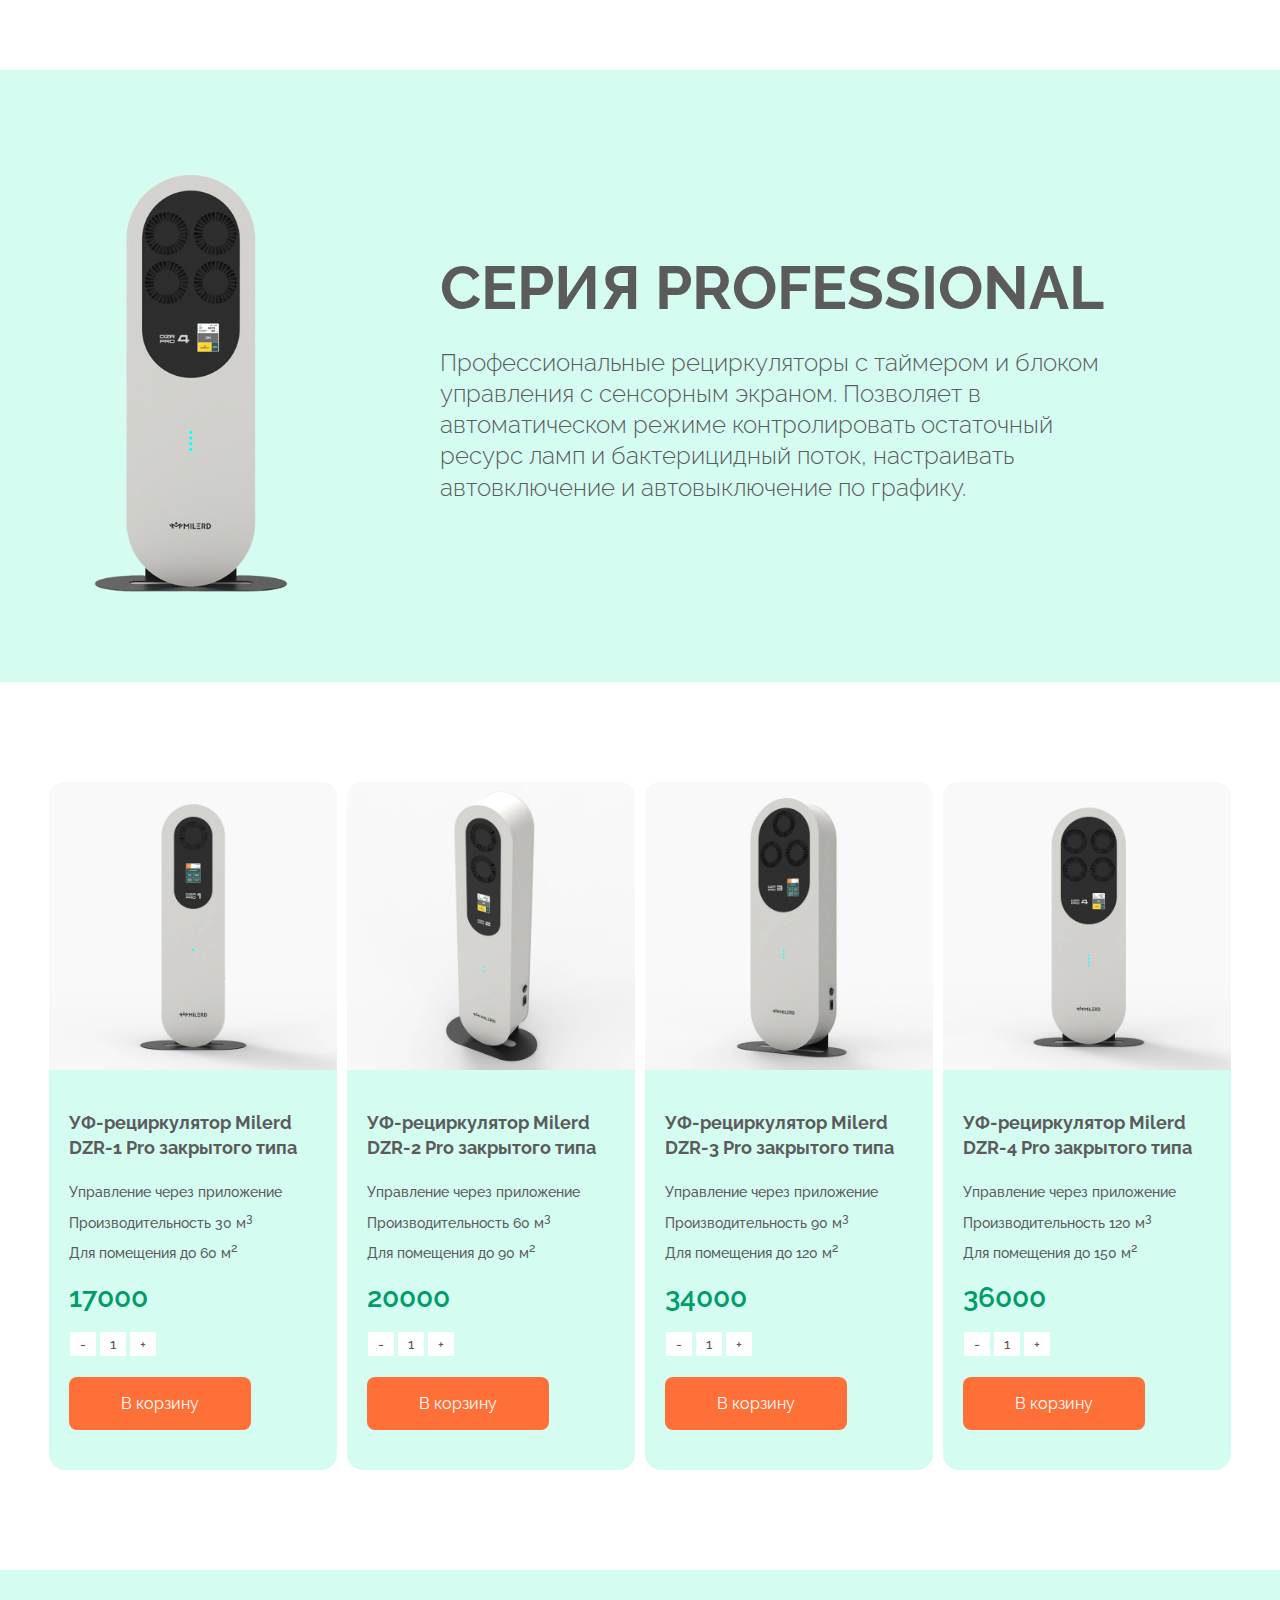
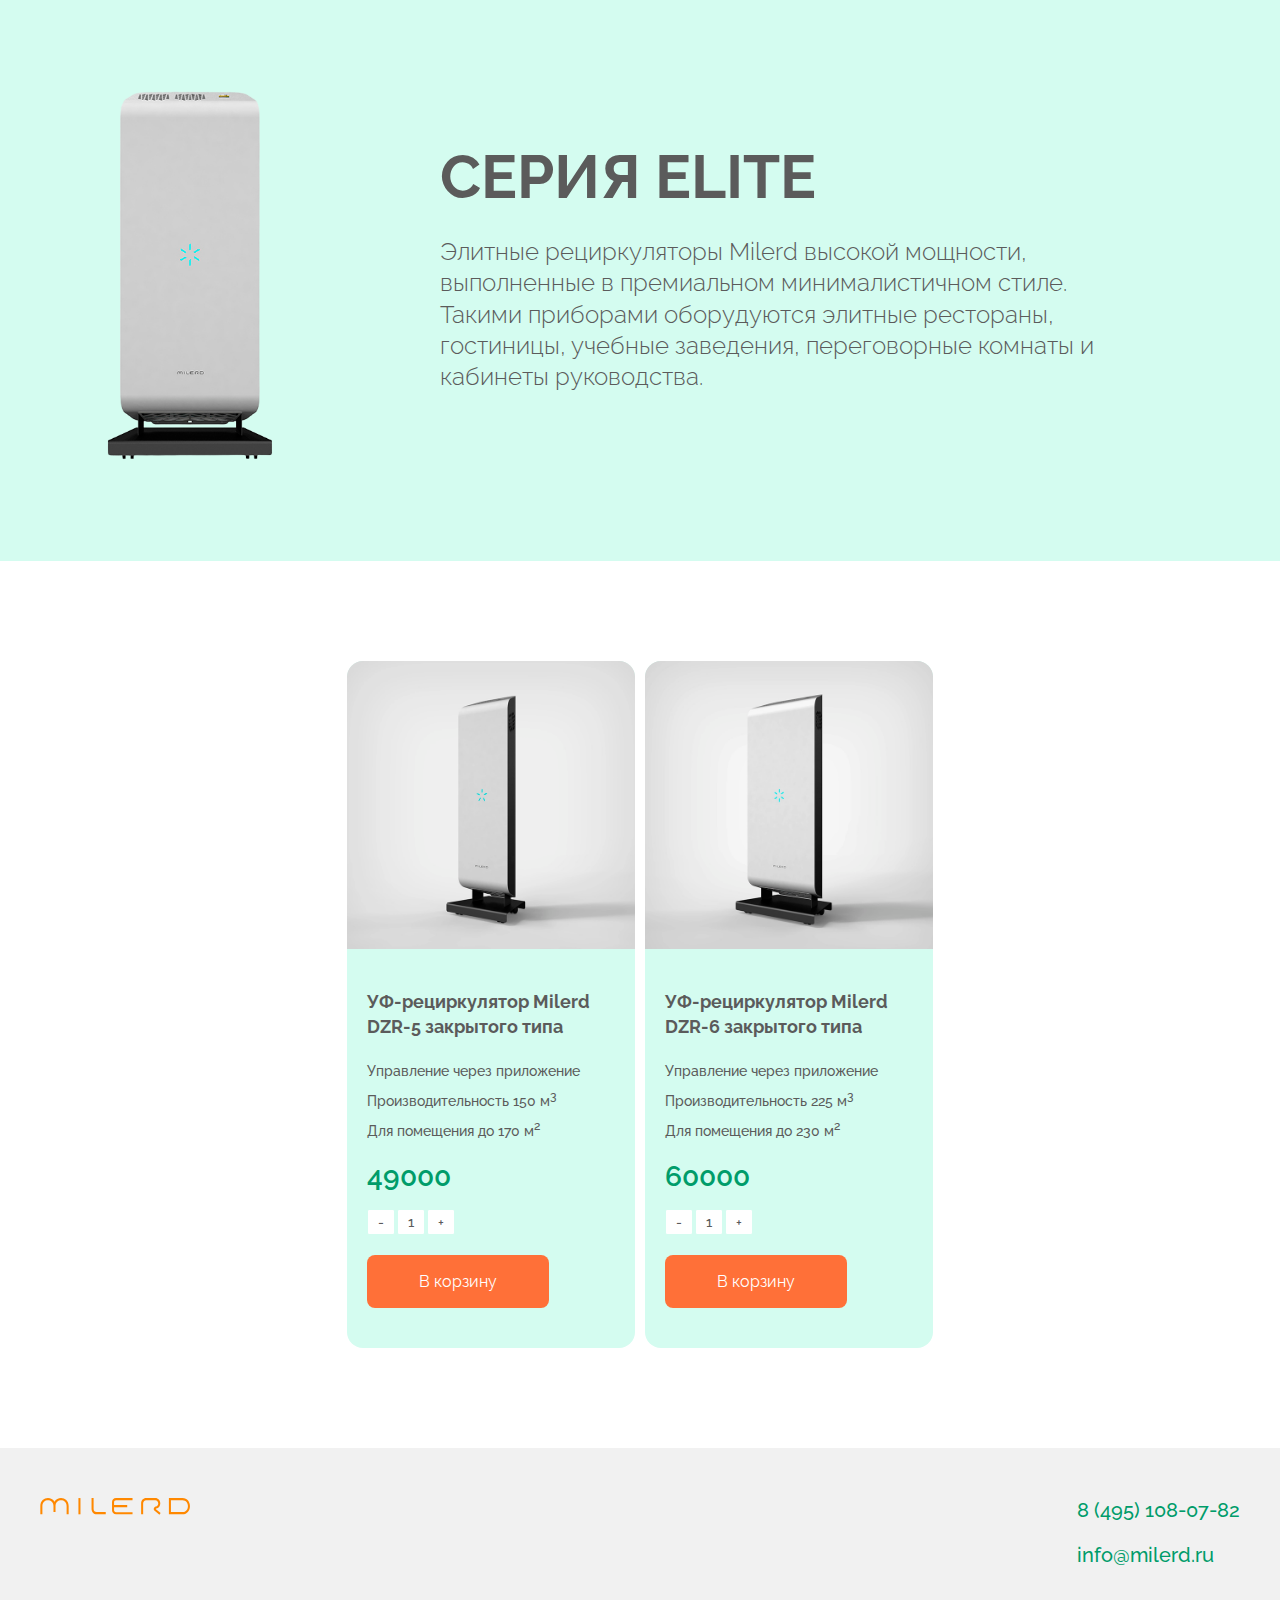
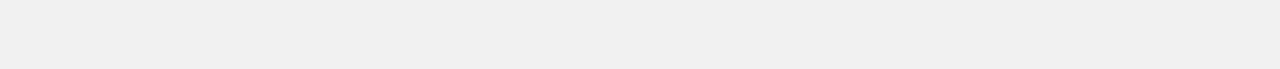
==== commit d5d6527b: "Доделана корзина" ====
--- a/catalog.html
+++ b/catalog.html
@@ -19,7 +19,7 @@
          <div class="header-catalog__inner">
 
             <a class="btn-back" href="./index.html">
-               Вернуться на главную
+               На главную
             </a>
 
             <a class="catalog__logo" href="./index.html">
@@ -32,16 +32,37 @@
                   <div class="cart__quantity">0</div>
                </div>
 
-               <div class="cart__inner">
-                  <ul class="cart__content-list" data-simplebar>
-                  </ul>
-                  <div class="cart__summary">
-                     <div class="cart__fullprice">
-                        <span>Итого:</span>
-                        <div class="fullprice"></div>
-                     </div>
-                     <button class="btn__cart">Отправить заказ</button>
+               <form class="cart-form" id="cart-form" method="#" action="#" novalidate>
+                  <div class="cart__inner">
+                     <ul class="cart__content-list" data-simplebar>
+                     </ul>
+                     <div class="cart__summary">
+                        <div class="cart__fullprice">
+                           <span>Итого:</span>
+                           <span class="fullprice">0</span>
+                           <span class="currency">р/шт</span>
+                        </div>
+                        
+                           <div class="form__group">
+                              <input class="form__input" id="phone" type="tel" placeholder="Укажите номер телефона*"
+                                 name="tel" data-validate-field="tel">
+                              <div class="error-message"></div>
+                              <div class="success-message"></div>
+                              <button class="btn btn__cart" id="btn__cart" type="submit">Отправить</button>
+                              <p class="politic">Нажимая на кнопку, вы соглашаетесь с
+                                 <a class="checkbox__label-politic" href="#">политикой конфиденциальности</a></p>
+                           </div>
+
+                        
+                     </div>
                   </div>
+               </form>
+            </div>
+
+            <div class="cart-success">
+               <div class="cart-success__inner">
+                  <div class="cart-success__close close-popup">x</div>
+                  <p>Ваш заказ отправлен! Пожалуйста, ожидайте звонка менеджера!</p>
                </div>
             </div>
 
@@ -69,64 +90,92 @@
          <div class="container">
             <ul class="products__list">
                <li class="product__item">
-                  <article class="product">
+                  <article class="product" data-id="01">
                      <img class="product__img" src="./images/DZR_M_46_2 1.webp"
                         alt="Медицинский УФ-рециркулятор Milerd® DZR-1 М">
-                     <h3 class="product__title">Медицинский УФ-рециркулятор Milerd® DZR-1 М</h3>
-                     <ul class="product__discription">
-                        <li class="discription__text">Управление через приложение</li>
-                        <li class="discription__text">Производительность 28 м<sup>3</sup></li>
-                        <li class="discription__text">Для помещения до 50 м<sup>2</sup></li>
-                     </ul>
-                     <div class="product__price">12 780 ₽/шт</div>
-                     <!-- <a class="product__details" href="#">Подробнее</a> -->
-                     <button class="btn product__btn">В корзину</button>
-                  </article>
-               </li>
-               <li class="product__item">
-                  <article class="product">
+                     <div class="product__info">
+                        <h3 class="product__title">Медицинский УФ-рециркулятор Milerd® DZR-1 М</h3>
+                        <ul class="product__discription">
+                           <li class="discription__text">Управление через приложение</li>
+                           <li class="discription__text">Производительность 28 м<sup>3</sup></li>
+                           <li class="discription__text">Для помещения до 50 м<sup>2</sup></li>
+                        </ul>
+                        <div class="product__price">13000</div>
+
+                        <div class="product__counter">
+                           <div class="counter__control" data-action="minus">-</div>
+                           <div class="counter__current" data-counter>1</div>
+                           <div class="counter__control" data-action="plus">+</div>
+                        </div>
+                        <button class="btn product__btn" data-cart>В корзину</button>
+                     </div>
+                  </article>
+               </li>
+               <li class="product__item">
+                  <article class="product" data-id="02">
                      <img class="product__img" src="./images/Mask_Group_2.webp"
                         alt="Медицинский УФ-рециркулятор Milerd® DZR-2 М">
-                     <h3 class="product__title">
-                        Медицинский УФ-рециркулятор Milerd® DZR-2 М</h3>
-                     <ul class="product__discription">
-                        <li class="discription__text">Управление через приложение</li>
-                        <li class="discription__text">Производительность 56 м<sup>3</sup></li>
-                        <li class="discription__text">Для помещения до 70 м<sup>2</sup></li>
-                     </ul>
-                     <div class="product__price">19 880₽/шт</div>
-                     <!-- <a class="product__details" href="#">Подробнее</a> -->
-                     <button class="btn product__btn">В корзину</button>
-                  </article>
-               </li>
-               <li class="product__item">
-                  <article class="product">
+                     <div class="product__info">
+                        <h3 class="product__title">
+                           Медицинский УФ-рециркулятор Milerd® DZR-2 М</h3>
+                        <ul class="product__discription">
+                           <li class="discription__text">Управление через приложение</li>
+                           <li class="discription__text">Производительность 56 м<sup>3</sup></li>
+                           <li class="discription__text">Для помещения до 70 м<sup>2</sup></li>
+                        </ul>
+                        <div class="product__price">20000</div>
+
+                        <div class="product__counter">
+                           <div class="counter__control" data-action="minus">-</div>
+                           <div class="counter__current" data-counter>1</div>
+                           <div class="counter__control" data-action="plus">+</div>
+                        </div>
+                        <button class="btn product__btn" data-cart>В корзину</button>
+                     </div>
+                  </article>
+               </li>
+               <li class="product__item">
+                  <article class="product" data-id="03">
                      <img class="product__img" src="./images/Mask_Group_7.webp"
                         alt="Медицинский УФ-рециркулятор Milerd® DZR-3 М">
-                     <h3 class="product__title">Медицинский УФ-рециркулятор Milerd® DZR-3 М</h3>
-                     <ul class="product__discription">
-                        <li class="discription__text">Управление через приложение</li>
-                        <li class="discription__text">Производительность 83 м<sup>3</sup></li>
-                        <li class="discription__text">Для помещения до 90 м<sup>2</sup></li>
-                     </ul>
-                     <div class="product__price">25 750 ₽/шт</div>
-                     <!-- <a class="product__details" href="#">Подробнее</a> -->
-                     <button class="btn product__btn">В корзину</button>
-                  </article>
-               </li>
-               <li class="product__item">
-                  <article class="product">
+                     <div class="product__info">
+                        <h3 class="product__title">Медицинский УФ-рециркулятор Milerd® DZR-3 М</h3>
+                        <ul class="product__discription">
+                           <li class="discription__text">Управление через приложение</li>
+                           <li class="discription__text">Производительность 83 м<sup>3</sup></li>
+                           <li class="discription__text">Для помещения до 90 м<sup>2</sup></li>
+                        </ul>
+                        <div class="product__price">26000</div>
+
+                        <div class="product__counter">
+                           <div class="counter__control" data-action="minus">-</div>
+                           <div class="counter__current" data-counter>1</div>
+                           <div class="counter__control" data-action="plus">+</div>
+                        </div>
+                        <button class="btn product__btn" data-cart>В корзину</button>
+                     </div>
+                  </article>
+               </li>
+               <li class="product__item">
+                  <article class="product" data-id="04">
                      <img class="product__img" src="./images/Mask_Group_8.webp"
                         alt="Медицинский УФ-рециркулятор Milerd® DZR-4 М">
-                     <h3 class="product__title">Медицинский УФ-рециркулятор Milerd® DZR-4 М</h3>
-                     <ul class="product__discription">
-                        <li class="discription__text">Управление через приложение</li>
-                        <li class="discription__text">Производительность 112 м<sup>3</sup></li>
-                        <li class="discription__text">Для помещения до 120 м<sup>2</sup></li>
-                     </ul>
-                     <div class="product__price">34 900 ₽/шт</div>
-                     <!-- <a class="product__details" href="#">Подробнее</a> -->
-                     <button class="btn product__btn">В корзину</button>
+                     <div class="product__info">
+                        <h3 class="product__title">Медицинский УФ-рециркулятор Milerd® DZR-4 М</h3>
+                        <ul class="product__discription">
+                           <li class="discription__text">Управление через приложение</li>
+                           <li class="discription__text">Производительность 112 м<sup>3</sup></li>
+                           <li class="discription__text">Для помещения до 120 м<sup>2</sup></li>
+                        </ul>
+                        <div class="product__price">35000</div>
+
+                        <div class="product__counter">
+                           <div class="counter__control" data-action="minus">-</div>
+                           <div class="counter__current" data-counter>1</div>
+                           <div class="counter__control" data-action="plus">+</div>
+                        </div>
+                        <button class="btn product__btn" data-cart>В корзину</button>
+                     </div>
                   </article>
                </li>
             </ul>
@@ -152,64 +201,92 @@
          <div class="container">
             <ul class="products__list">
                <li class="product__item">
-                  <article class="product">
+                  <article class="product" data-id="05">
                      <img class="product__img" src="./images/professional/p1_1.webp"
                         alt="Медицинский УФ-рециркулятор Milerd® DZR-1 М">
-                     <h3 class="product__title">УФ-рециркулятор Milerd DZR-1 Pro закрытого типа</h3>
-                     <ul class="product__discription">
-                        <li class="discription__text">Управление через приложение</li>
-                        <li class="discription__text">Производительность 30 м<sup>3</sup></li>
-                        <li class="discription__text">Для помещения до 60 м<sup>2</sup></li>
-                     </ul>
-                     <div class="product__price">16 490 ₽/шт</div>
-                     <!-- <a class="product__details" href="#">Подробнее</a> -->
-                     <button class="btn product__btn">В корзину</button>
-                  </article>
-               </li>
-               <li class="product__item">
-                  <article class="product">
+                     <div class="product__info">
+                        <h3 class="product__title">УФ-рециркулятор Milerd DZR-1 Pro закрытого типа</h3>
+                        <ul class="product__discription">
+                           <li class="discription__text">Управление через приложение</li>
+                           <li class="discription__text">Производительность 30 м<sup>3</sup></li>
+                           <li class="discription__text">Для помещения до 60 м<sup>2</sup></li>
+                        </ul>
+                        <div class="product__price">17000</div>
+
+                        <div class="product__counter">
+                           <div class="counter__control" data-action="minus">-</div>
+                           <div class="counter__current" data-counter>1</div>
+                           <div class="counter__control" data-action="plus">+</div>
+                        </div>
+                        <button class="btn product__btn" data-cart>В корзину</button>
+                     </div>
+                  </article>
+               </li>
+               <li class="product__item">
+                  <article class="product" data-id="06">
                      <img class="product__img" src="./images/professional/p2_img_3-1.webp"
                         alt="Медицинский УФ-рециркулятор Milerd® DZR-2 М">
-                     <h3 class="product__title">
-                        УФ-рециркулятор Milerd DZR-2 Pro закрытого типа</h3>
-                     <ul class="product__discription">
-                        <li class="discription__text">Управление через приложение</li>
-                        <li class="discription__text">Производительность 60 м<sup>3</sup></li>
-                        <li class="discription__text">Для помещения до 90 м<sup>2</sup></li>
-                     </ul>
-                     <div class="product__price">19 580₽/шт</div>
-                     <!-- <a class="product__details" href="#">Подробнее</a> -->
-                     <button class="btn product__btn">В корзину</button>
-                  </article>
-               </li>
-               <li class="product__item">
-                  <article class="product">
+                     <div class="product__info">
+                        <h3 class="product__title">
+                           УФ-рециркулятор Milerd DZR-2 Pro закрытого типа</h3>
+                        <ul class="product__discription">
+                           <li class="discription__text">Управление через приложение</li>
+                           <li class="discription__text">Производительность 60 м<sup>3</sup></li>
+                           <li class="discription__text">Для помещения до 90 м<sup>2</sup></li>
+                        </ul>
+                        <div class="product__price">20000</div>
+
+                        <div class="product__counter">
+                           <div class="counter__control" data-action="minus">-</div>
+                           <div class="counter__current" data-counter>1</div>
+                           <div class="counter__control" data-action="plus">+</div>
+                        </div>
+                        <button class="btn product__btn" data-cart>В корзину</button>
+                     </div>
+                  </article>
+               </li>
+               <li class="product__item">
+                  <article class="product" data-id="07">
                      <img class="product__img" src="./images/professional/p3_img_2-1.webp"
                         alt="Медицинский УФ-рециркулятор Milerd® DZR-3 М">
-                     <h3 class="product__title">УФ-рециркулятор Milerd DZR-3 Pro закрытого типа</h3>
-                     <ul class="product__discription">
-                        <li class="discription__text">Управление через приложение</li>
-                        <li class="discription__text">Производительность 90 м<sup>3</sup></li>
-                        <li class="discription__text">Для помещения до 120 м<sup>2</sup></li>
-                     </ul>
-                     <div class="product__price">33 290 ₽/шт</div>
-                     <!-- <a class="product__details" href="#">Подробнее</a> -->
-                     <button class="btn product__btn">В корзину</button>
-                  </article>
-               </li>
-               <li class="product__item">
-                  <article class="product">
+                     <div class="product__info">
+                        <h3 class="product__title">УФ-рециркулятор Milerd DZR-3 Pro закрытого типа</h3>
+                        <ul class="product__discription">
+                           <li class="discription__text">Управление через приложение</li>
+                           <li class="discription__text">Производительность 90 м<sup>3</sup></li>
+                           <li class="discription__text">Для помещения до 120 м<sup>2</sup></li>
+                        </ul>
+                        <div class="product__price">34000</div>
+
+                        <div class="product__counter">
+                           <div class="counter__control" data-action="minus">-</div>
+                           <div class="counter__current" data-counter>1</div>
+                           <div class="counter__control" data-action="plus">+</div>
+                        </div>
+                        <button class="btn product__btn" data-cart>В корзину</button>
+                     </div>
+                  </article>
+               </li>
+               <li class="product__item">
+                  <article class="product" data-id="08">
                      <img class="product__img" src="./images/professional/p4_img_1-1.webp"
                         alt="Медицинский УФ-рециркулятор Milerd® DZR-4 М">
-                     <h3 class="product__title">УФ-рециркулятор Milerd DZR-4 Pro закрытого типа</h3>
-                     <ul class="product__discription">
-                        <li class="discription__text">Управление через приложение</li>
-                        <li class="discription__text">Производительность 120 м<sup>3</sup></li>
-                        <li class="discription__text">Для помещения до 150 м<sup>2</sup></li>
-                     </ul>
-                     <div class="product__price">35 720 ₽/шт</div>
-                     <!-- <a class="product__details" href="#">Подробнее</a> -->
-                     <button class="btn product__btn">В корзину</button>
+                     <div class="product__info">
+                        <h3 class="product__title">УФ-рециркулятор Milerd DZR-4 Pro закрытого типа</h3>
+                        <ul class="product__discription">
+                           <li class="discription__text">Управление через приложение</li>
+                           <li class="discription__text">Производительность 120 м<sup>3</sup></li>
+                           <li class="discription__text">Для помещения до 150 м<sup>2</sup></li>
+                        </ul>
+                        <div class="product__price">36000</div>
+
+                        <div class="product__counter">
+                           <div class="counter__control" data-action="minus">-</div>
+                           <div class="counter__current" data-counter>1</div>
+                           <div class="counter__control" data-action="plus">+</div>
+                        </div>
+                        <button class="btn product__btn" data-cart>В корзину</button>
+                     </div>
                   </article>
                </li>
             </ul>
@@ -235,40 +312,54 @@
                <div class="container">
                   <ul class="products__list">
                      <li class="product__item">
-                        <article class="product">
+                        <article class="product" data-id="09">
                            <img class="product__img" src="./images/elite/DZR-5-Render-2.webp"
                               alt="Медицинский УФ-рециркулятор Milerd® DZR-3 М">
-                           <h3 class="product__title">УФ-рециркулятор Milerd DZR-5 закрытого типа</h3>
-                           <ul class="product__discription">
-                              <li class="discription__text">Управление через приложение</li>
-                              <li class="discription__text">Производительность 150 м<sup>3</sup></li>
-                              <li class="discription__text">Для помещения до 170 м<sup>2</sup></li>
-                           </ul>
-                           <div class="product__price">48 900 ₽/шт</div>
-                           <!-- <a class="product__details" href="#">Подробнее</a> -->
-                           <button class="btn product__btn">В корзину</button>
+                          <div class="product__info">
+                            <h3 class="product__title">УФ-рециркулятор Milerd DZR-5 закрытого типа</h3>
+                            <ul class="product__discription">
+                               <li class="discription__text">Управление через приложение</li>
+                               <li class="discription__text">Производительность 150 м<sup>3</sup></li>
+                               <li class="discription__text">Для помещения до 170 м<sup>2</sup></li>
+                            </ul>
+                            <div class="product__price">49000</div>
+
+                            <div class="product__counter">
+                               <div class="counter__control" data-action="minus">-</div>
+                               <div class="counter__current" data-counter>1</div>
+                               <div class="counter__control" data-action="plus">+</div>
+                            </div>
+                            <button class="btn product__btn" data-cart>В корзину</button>
+                          </div>
                         </article>
                      </li>
                      <li class="product__item">
-                        <article class="product">
+                        <article class="product" data-id="10">
                            <img class="product__img" src="./images/elite/DZR-6-Render-2.webp"
                               alt="Медицинский УФ-рециркулятор Milerd® DZR-4 М">
-                           <h3 class="product__title">УФ-рециркулятор Milerd DZR-6 закрытого типа</h3>
-                           <ul class="product__discription">
-                              <li class="discription__text">Управление через приложение</li>
-                              <li class="discription__text">Производительность 225 м<sup>3</sup></li>
-                              <li class="discription__text">Для помещения до 230 м<sup>2</sup></li>
-                           </ul>
-                           <div class="product__price">59 900 ₽/шт</div>
-                           <!-- <a class="product__details" href="#">Подробнее</a> -->
-                           <button class="btn product__btn">В корзину</button>
+                           <div class="product__info">
+                              <h3 class="product__title">УФ-рециркулятор Milerd DZR-6 закрытого типа</h3>
+                              <ul class="product__discription">
+                                 <li class="discription__text">Управление через приложение</li>
+                                 <li class="discription__text">Производительность 225 м<sup>3</sup></li>
+                                 <li class="discription__text">Для помещения до 230 м<sup>2</sup></li>
+                              </ul>
+                              <div class="product__price">60000</div>
+
+                              <div class="product__counter">
+                                 <div class="counter__control" data-action="minus">-</div>
+                                 <div class="counter__current" data-counter>1</div>
+                                 <div class="counter__control" data-action="plus">+</div>
+                              </div>
+                              <button class="btn product__btn" data-cart>В корзину</button>
+                           </div>
                         </article>
                      </li>
                   </ul>
                </div>
             </section>
-
    </main>
+
    <footer class="footer">
       <div class="container">
          <div class="footer__inner">
@@ -285,8 +376,12 @@
 
    </footer>
 
-   <script src="./js/simplebar.js"></script>
-   <script src="./js/catalog.js"></script>
+   <script src="./js/simplebar.js" type="text/javascript"></script>
+   <script src="./js/calcFullPrice.js" type="text/javascript"></script>
+   <script src="./js/printQuantity.js" type="text/javascript"></script>
+   <script src="./js/counter.js" type="text/javascript"></script>
+   <script src="./js/cart.js" type="text/javascript"></script>
+   <script src="./js/catalog.js" type="text/javascript"></script>
    
 </body>
 </html>--- a/css/style.css
+++ b/css/style.css
@@ -39,7 +39,7 @@
 }
 @media (max-width: 412px) {
   .btn {
-    padding: 15px 50px;
+    padding: 15px 45px;
     font-size: 16px;
   }
 }
@@ -868,27 +868,34 @@
 }
 
 .form__group {
-  padding-bottom: 40px;
+  padding-bottom: 30px;
 }
 
 .error-message {
   color: #e74c3c;
+  line-height: 1.1;
+  font-size: 14px;
 }
 
 .success-message {
   color: #009c6a;
   font-weight: 500;
+  line-height: 1.1;
+  font-size: 14px;
 }
 
 .form__label {
   display: block;
-  padding-bottom: 10px;
   font-weight: 500;
-  font-size: 20px;
 }
 @media (max-width: 768px) {
   .form__label {
     text-align: left;
+  }
+}
+@media (max-width: 412px) {
+  .form__label {
+    font-size: 16px;
   }
 }
 
@@ -899,23 +906,23 @@
   border-bottom: 1px solid #969696;
 }
 .form__input::-webkit-input-placeholder {
-  font-size: 14px;
+  font-size: 12px;
   color: #969696;
 }
 .form__input::-moz-placeholder {
-  font-size: 14px;
+  font-size: 12px;
   color: #969696;
 }
 .form__input:-ms-input-placeholder {
-  font-size: 14px;
+  font-size: 12px;
   color: #969696;
 }
 .form__input::-ms-input-placeholder {
-  font-size: 14px;
+  font-size: 12px;
   color: #969696;
 }
 .form__input::placeholder {
-  font-size: 14px;
+  font-size: 12px;
   color: #969696;
 }
 
@@ -1098,14 +1105,14 @@
   transition: all 0.3s ease 0s;
   margin-top: 20px;
 }
-.btn-quiz:hover {
-  background-color: rgb(254, 90, 25);
-}
 
 .politic {
-  padding-top: 15px;
-  font-size: 14px;
-  color: #656363;
+  padding-top: 10px;
+  padding-bottom: 10px;
+  font-size: 11px;
+  line-height: 1;
+  font-weight: 300;
+  color: #8b8b8b;
 }
 .politic a {
   text-decoration: underline;
@@ -1164,7 +1171,28 @@
 .header-catalog {
   background-color: #fff;
   z-index: 100;
-  position: relative;
+  position: absolute;
+  width: 100%;
+  left: 0;
+  top: 0;
+  z-index: 1000;
+  max-height: 60px;
+}
+.header-catalog::before {
+  content: "";
+  position: absolute;
+  top: 0;
+  left: 0;
+  width: 100%;
+  height: 100%;
+  z-index: 2;
+}
+.header-catalog.scrolled {
+  position: fixed;
+  -webkit-animation-name: fadeInUp;
+          animation-name: fadeInUp;
+  -webkit-animation-duration: 2s;
+          animation-duration: 2s;
 }
 
 .header-catalog__inner {
@@ -1217,8 +1245,9 @@
 }
 
 .cart {
+  z-index: 10000;
   position: relative;
-  padding-right: 20px;
+  padding-right: 10px;
   font-weight: 500;
 }
 .cart.active:hover {
@@ -1232,6 +1261,11 @@
   -o-transition: 0.3s;
   transition: 0.3s;
   color: #656363;
+}
+@media (max-width: 576px) {
+  .cart {
+    font-size: 14px;
+  }
 }
 
 .cart__quantity {
@@ -1253,7 +1287,7 @@
   background-color: #ff7038;
   color: #fff;
   font-weight: 500;
-  font-size: 12px;
+  font-size: 10px;
   line-height: 1;
   border-radius: 50%;
   padding: 2px;
@@ -1272,29 +1306,74 @@
   border-radius: 8px;
   -webkit-box-shadow: 0 0 20px rgba(122, 122, 122, 0.2);
           box-shadow: 0 0 20px rgba(122, 122, 122, 0.2);
-  width: 450px;
-  height: 430px;
+  width: 400px;
+  height: 450px;
   opacity: 0;
   visibility: hidden;
   -webkit-transition: 0.3s;
   -o-transition: 0.3s;
   transition: 0.3s;
 }
+@media (max-width: 412px) {
+  .cart__inner {
+    max-width: 260px;
+  }
+}
+
+.cart-success {
+  position: fixed;
+  width: 100%;
+  height: 100%;
+  top: 0;
+  left: 0;
+  background-color: rgba(0, 0, 0, 0.8);
+  z-index: 20000;
+  display: none;
+}
+
+.cart-success__inner {
+  position: absolute;
+  top: 50%;
+  left: 50%;
+  background-color: #fff;
+  border-radius: 8px;
+  width: 260px;
+  height: 120px;
+  padding: 20px;
+  text-align: center;
+  font-weight: 400;
+  -webkit-transform: translate(-50%, -50%);
+      -ms-transform: translate(-50%, -50%);
+          transform: translate(-50%, -50%);
+}
+
+.cart-success__close {
+  position: absolute;
+  width: 20px;
+  height: 20px;
+  top: -10px;
+  right: -10px;
+  background-color: #fff;
+  border-radius: 100%;
+  line-height: 1;
+  font-weight: 600;
+  text-align: center;
+}
+.cart-success__close:hover {
+  color: #009c6a;
+}
 
 .cart__item {
   display: -webkit-box;
   display: -ms-flexbox;
   display: flex;
-  -webkit-box-pack: start;
-      -ms-flex-pack: start;
-          justify-content: start;
   -webkit-box-align: center;
       -ms-flex-align: center;
           align-items: center;
 }
 
 .cart__content-list {
-  max-height: 330px;
+  max-height: 270px;
 }
 
 .cart__product {
@@ -1304,59 +1383,57 @@
   -webkit-box-align: center;
       -ms-flex-align: center;
           align-items: center;
-  padding: 20px;
+  padding: 10px;
 }
 
 .cart__img {
   max-width: 60px;
-  margin-right: 20px;
+  margin-right: 10px;
   border-radius: 8px;
 }
+@media (max-width: 412px) {
+  .cart__img {
+    display: none;
+  }
+}
 
 .cart__title {
+  font-size: 14px;
+  font-weight: 400;
+  max-width: 260px;
+  line-height: 1;
+  margin-bottom: 5px;
+}
+@media (max-width: 412px) {
+  .cart__title {
+    font-size: 12px;
+  }
+}
+
+.cart__price {
+  font-size: 14px;
+  font-weight: 600;
+}
+
+.cart__summary {
+  padding: 10px;
+  border-top: 1px solid rgba(77, 77, 77, 0.2);
+}
+
+.cart__fullprice {
+  font-size: 14px;
+  font-weight: 600;
+  margin-bottom: 10px;
+}
+
+.fullprice {
   font-size: 16px;
+  font-weight: 600;
+  color: #009c6a;
+}
+
+.currency {
   font-weight: 400;
-  max-width: 280px;
-  line-height: 1.1em;
-}
-
-.cart__price {
-  font-size: 18px;
-  font-weight: 600;
-}
-
-.cart__delete {
-  width: 30px;
-  height: 30px;
-  border: none;
-  background-color: transparent;
-  margin-right: 20px;
-  background: url(../images/carbon_trash-can.svg) center no-repeat;
-  background-size: cover;
-}
-
-.cart__summary {
-  display: -webkit-box;
-  display: -ms-flexbox;
-  display: flex;
-  -webkit-box-pack: justify;
-      -ms-flex-pack: justify;
-          justify-content: space-between;
-  -webkit-box-align: center;
-      -ms-flex-align: center;
-          align-items: center;
-  padding: 20px;
-  border-top: 1px solid rgba(77, 77, 77, 0.2);
-}
-
-.cart__fullprice span {
-  font-size: 16px;
-  font-weight: 400;
-}
-
-.fullprice {
-  font-size: 18px;
-  font-weight: 600;
 }
 
 .btn__cart {
@@ -1369,9 +1446,7 @@
   transition: all 0.3s ease 0s;
   font-size: 14px;
   font-weight: 400;
-}
-.btn__cart:hover {
-  background-color: rgb(254, 90, 25);
+  margin-top: 10px;
 }
 
 .simplebar-track.simplebar-vertical {
@@ -1469,6 +1544,11 @@
     font-size: 36px;
   }
 }
+@media (max-width: 412px) {
+  .catalog__title {
+    font-size: 28px;
+  }
+}
 
 .catalog__subtitle {
   font-size: 24px;
@@ -1532,6 +1612,10 @@
   }
 }
 
+.product__info {
+  padding: 20px;
+}
+
 .product__img {
   width: 100%;
   display: block;
@@ -1539,12 +1623,11 @@
 }
 
 .product__title {
-  margin: 30px 20px 20px;
+  margin: 20px 0;
   font-size: 18px;
 }
 
 .product__discription {
-  margin: 20px 20px;
   font-size: 14px;
   font-weight: 500;
 }
@@ -1553,8 +1636,35 @@
   margin: 0;
 }
 
+.product__counter {
+  display: -webkit-box;
+  display: -ms-flexbox;
+  display: flex;
+  gap: 2px;
+  font-size: 14px;
+  font-weight: 500;
+}
+
+.counter__control {
+  background-color: #fff;
+  padding: 5px 10px;
+  border-radius: 2px;
+  border: 1px solid #d4fcf0;
+  line-height: 1;
+}
+.counter__control:hover {
+  background-color: #ff7038;
+}
+.counter__current {
+  background-color: #fff;
+  padding: 5px 10px;
+  border-radius: 2px;
+  border: 1px solid #d4fcf0;
+  line-height: 1;
+}
+
 .product__price {
-  margin: 20px 20px;
+  margin: 20px 0;
   font-size: 28px;
   color: #009c6a;
   font-weight: 600;
@@ -1577,9 +1687,7 @@
 }
 
 .product__btn {
-  margin: 10px 0 40px 20px;
-}
-.product__btn:disabled {
-  opacity: 0.4;
-  pointer-events: none;
+  margin: 20px 0;
+  font-size: 16px;
+  padding: 15px 50px;
 }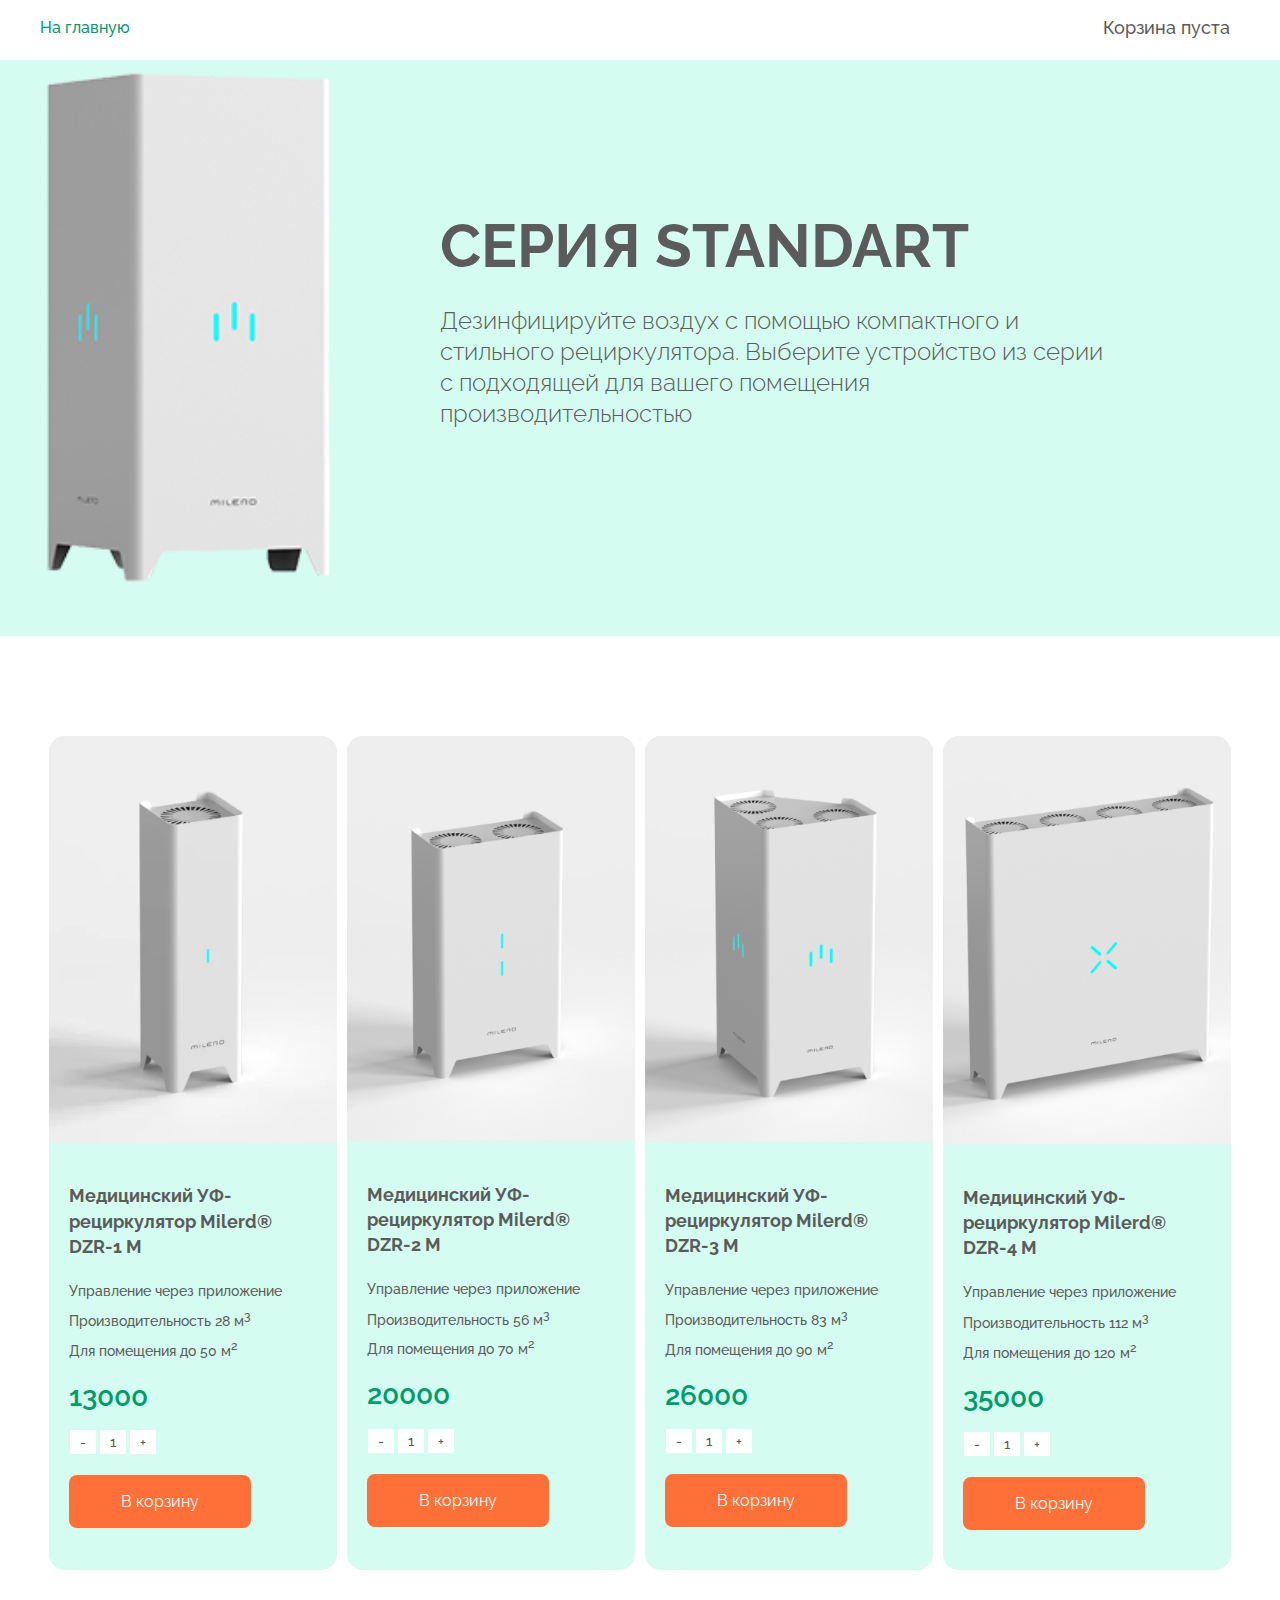
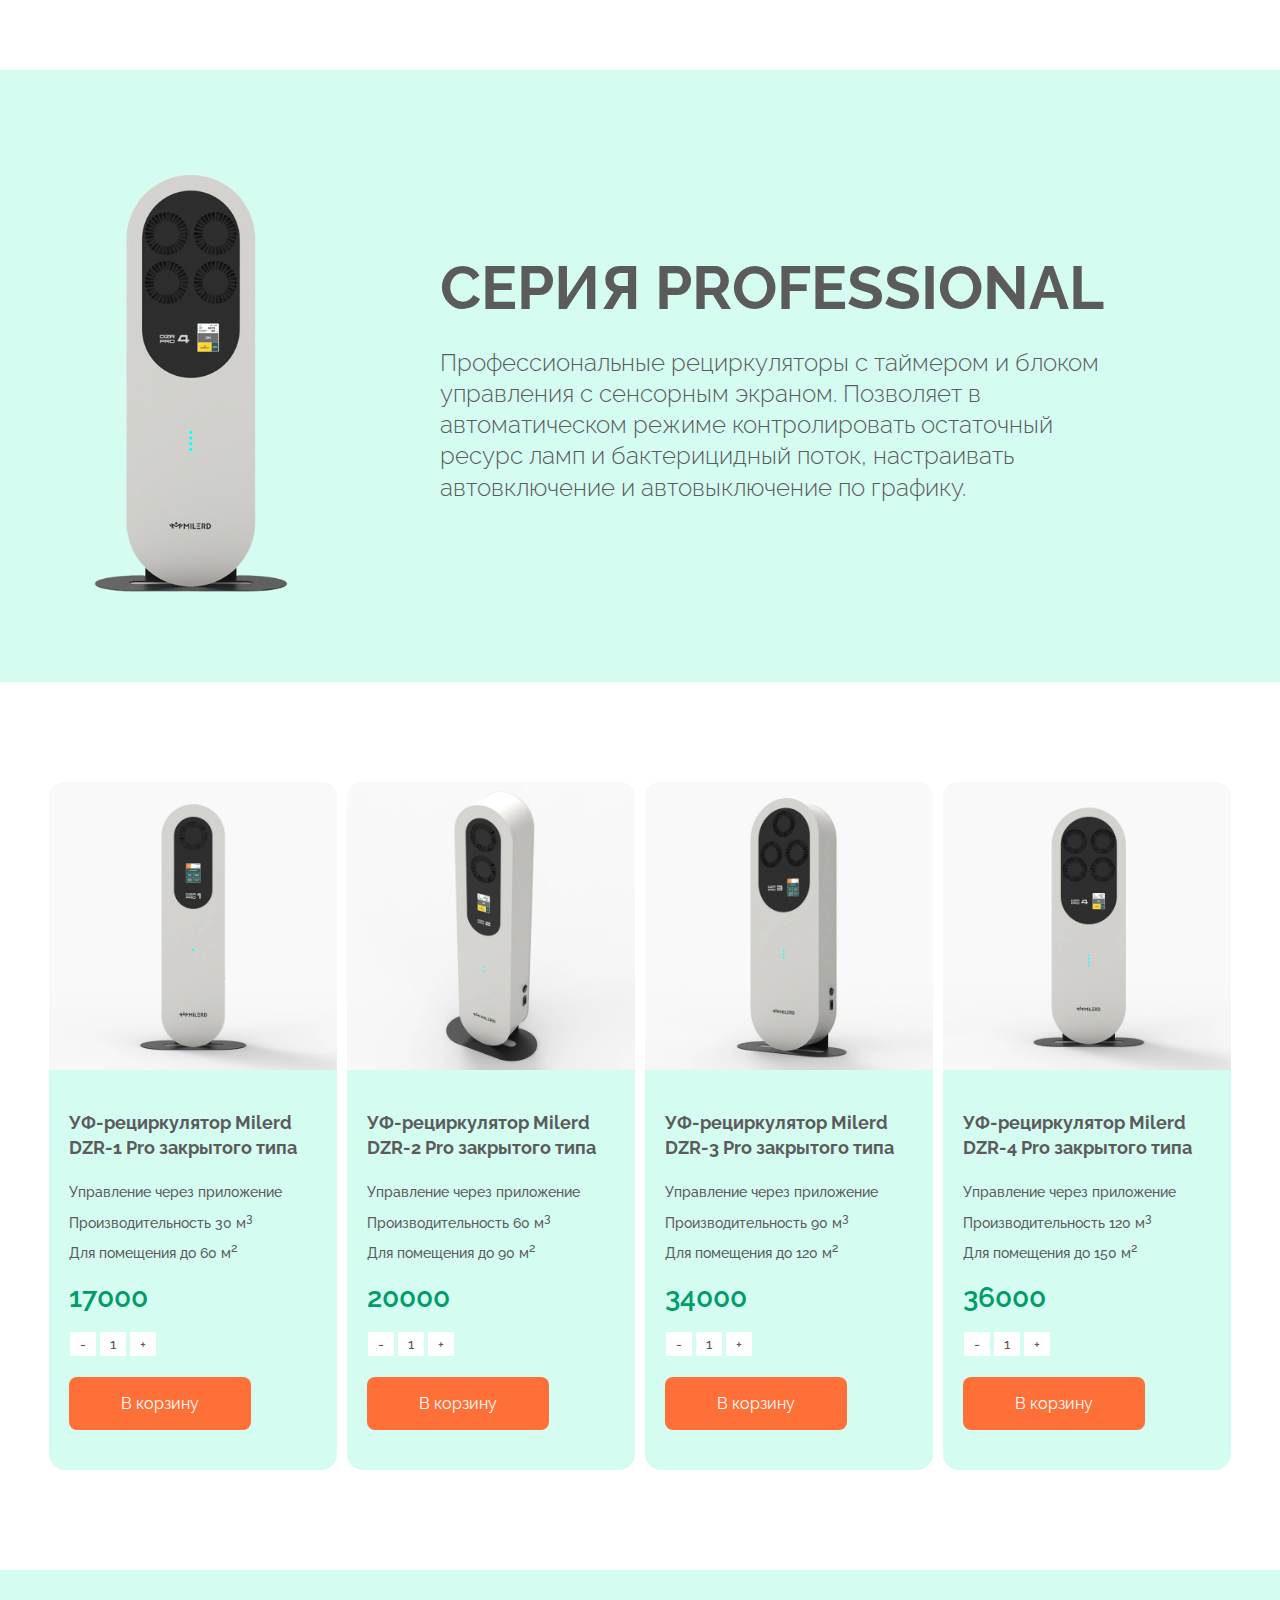
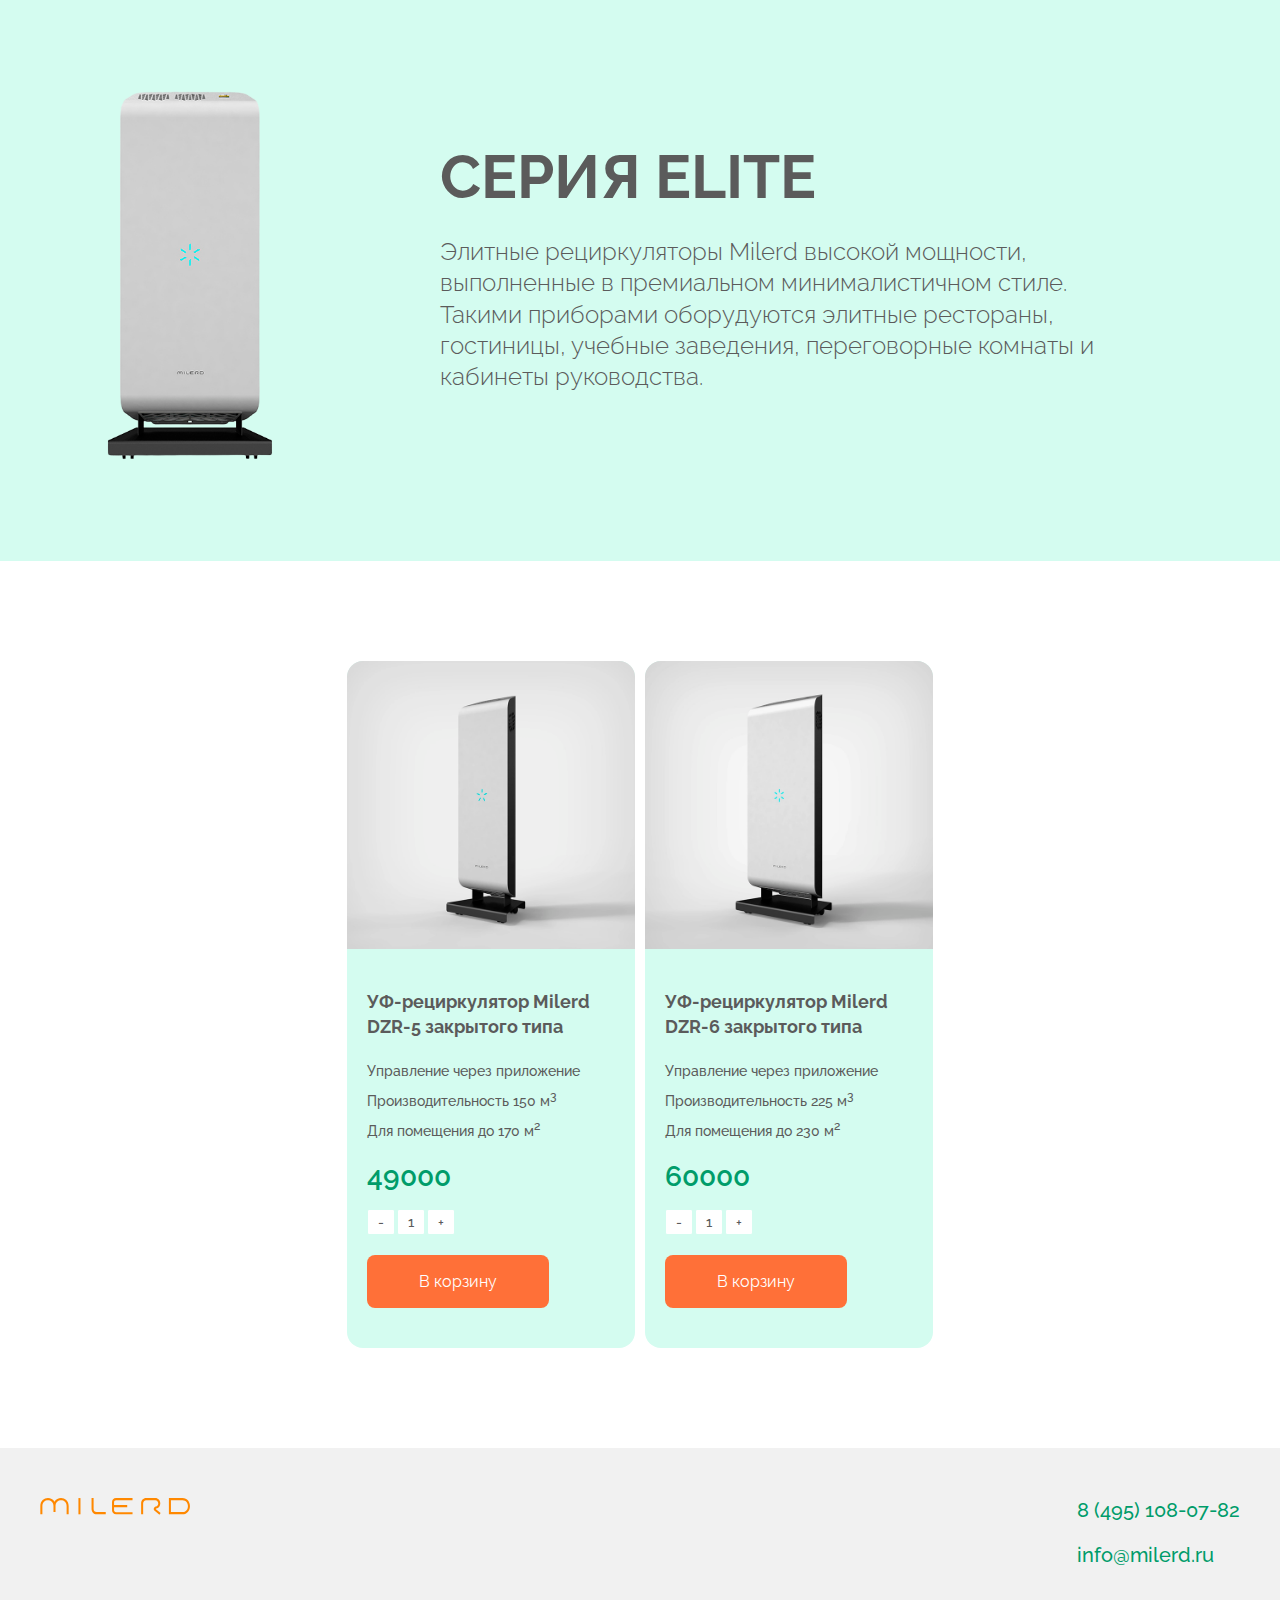
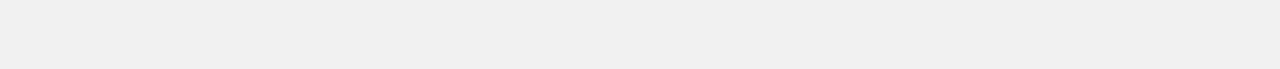
==== commit 1aa04934: "Доработан функционал корзиныа" ====
--- a/catalog.html
+++ b/catalog.html
@@ -22,14 +22,9 @@
                На главную
             </a>
 
-            <a class="catalog__logo" href="./index.html">
-               <img class="logo__img" src="./images/logo.svg" alt="logo">
-            </a>
-
             <div class="cart">
                <div class="cart__header">
-                  <p class="cart__name">Корзина</p>
-                  <div class="cart__quantity">0</div>
+                  <p class="cart__name">Корзина пуста</p>
                </div>
 
                <form class="cart-form" id="cart-form" method="#" action="#" novalidate>
@@ -40,20 +35,17 @@
                         <div class="cart__fullprice">
                            <span>Итого:</span>
                            <span class="fullprice">0</span>
-                           <span class="currency">р/шт</span>
+                           <span class="currency">руб.</span>
                         </div>
                         
-                           <div class="form__group">
-                              <input class="form__input" id="phone" type="tel" placeholder="Укажите номер телефона*"
-                                 name="tel" data-validate-field="tel">
-                              <div class="error-message"></div>
-                              <div class="success-message"></div>
-                              <button class="btn btn__cart" id="btn__cart" type="submit">Отправить</button>
-                              <p class="politic">Нажимая на кнопку, вы соглашаетесь с
-                                 <a class="checkbox__label-politic" href="#">политикой конфиденциальности</a></p>
-                           </div>
-
-                        
+                           <input class="form__input" id="phone" type="tel" placeholder="Укажите номер телефона*"
+                              name="tel" data-validate-field="tel">
+                           <div class="error-message"></div>
+                           <div class="success-message"></div>
+                           <button class="btn btn__cart" id="btn__cart" type="submit">Отправить</button>
+                           <p class="politic">Нажимая на кнопку, вы соглашаетесь с
+                              <a class="checkbox__label-politic" href="#">политикой конфиденциальности</a></p>
+
                      </div>
                   </div>
                </form>
@@ -378,7 +370,7 @@
 
    <script src="./js/simplebar.js" type="text/javascript"></script>
    <script src="./js/calcFullPrice.js" type="text/javascript"></script>
-   <script src="./js/printQuantity.js" type="text/javascript"></script>
+   <script src="./js/cartActive.js" type="text/javascript"></script>
    <script src="./js/counter.js" type="text/javascript"></script>
    <script src="./js/cart.js" type="text/javascript"></script>
    <script src="./js/catalog.js" type="text/javascript"></script>
--- a/css/style.css
+++ b/css/style.css
@@ -1268,34 +1268,6 @@
   }
 }
 
-.cart__quantity {
-  display: -webkit-inline-box;
-  display: -ms-inline-flexbox;
-  display: inline-flex;
-  -webkit-box-align: center;
-      -ms-flex-align: center;
-          align-items: center;
-  -webkit-box-pack: center;
-      -ms-flex-pack: center;
-          justify-content: center;
-  position: absolute;
-  right: 2px;
-  top: 50%;
-  -webkit-transform: translateY(-50%);
-      -ms-transform: translateY(-50%);
-          transform: translateY(-50%);
-  background-color: #ff7038;
-  color: #fff;
-  font-weight: 500;
-  font-size: 10px;
-  line-height: 1;
-  border-radius: 50%;
-  padding: 2px;
-  width: 16px;
-  height: 16px;
-  margin-top: -10px;
-}
-
 .cart__inner {
   cursor: default;
   position: absolute;
@@ -1337,9 +1309,9 @@
   left: 50%;
   background-color: #fff;
   border-radius: 8px;
-  width: 260px;
+  width: 240px;
   height: 120px;
-  padding: 20px;
+  padding: 15px;
   text-align: center;
   font-weight: 400;
   -webkit-transform: translate(-50%, -50%);
@@ -1383,12 +1355,12 @@
   -webkit-box-align: center;
       -ms-flex-align: center;
           align-items: center;
-  padding: 10px;
+  padding: 15px;
 }
 
 .cart__img {
   max-width: 60px;
-  margin-right: 10px;
+  margin-right: 15px;
   border-radius: 8px;
 }
 @media (max-width: 412px) {
@@ -1403,11 +1375,6 @@
   max-width: 260px;
   line-height: 1;
   margin-bottom: 5px;
-}
-@media (max-width: 412px) {
-  .cart__title {
-    font-size: 12px;
-  }
 }
 
 .cart__price {
